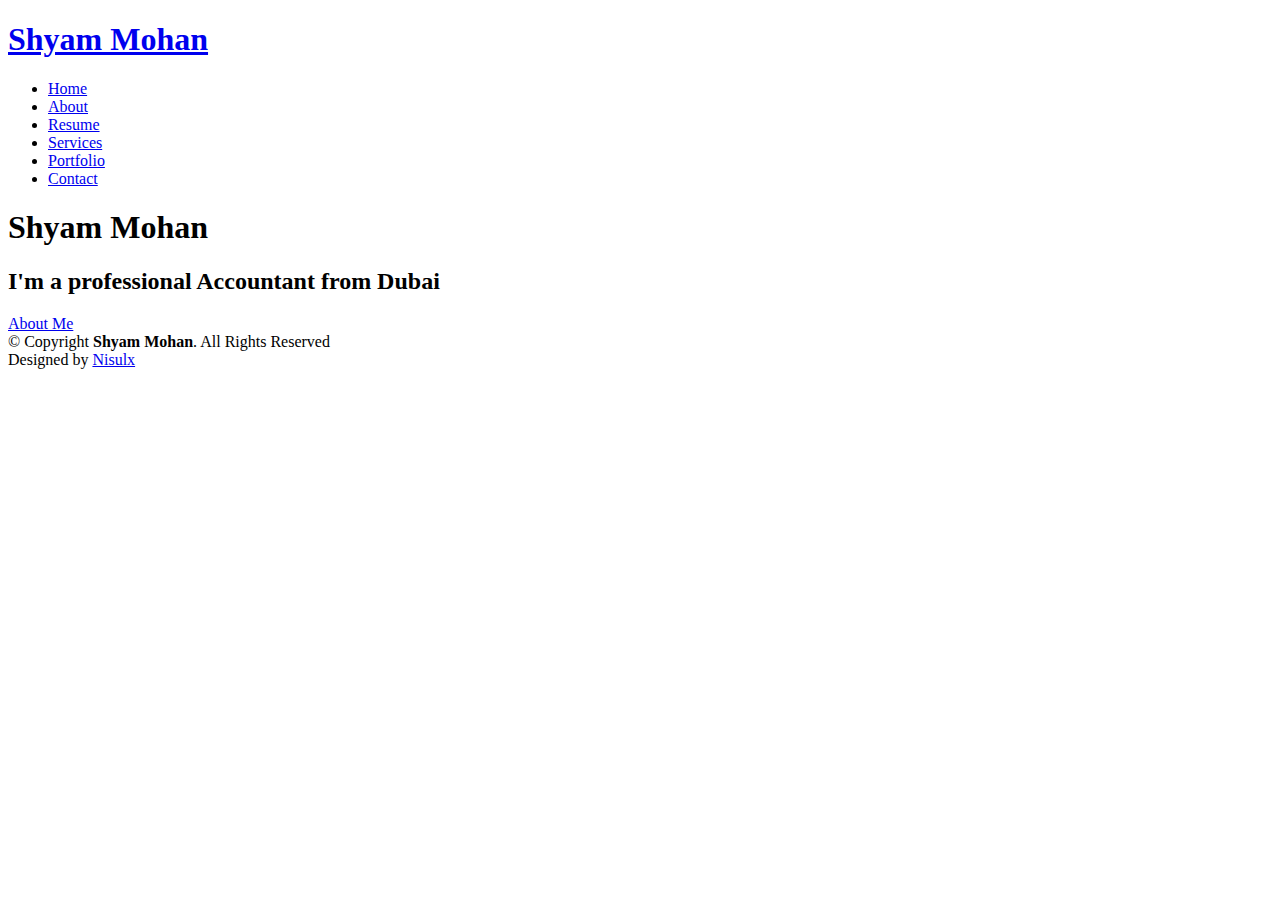
==== index.html @ 19be8380 "Add files via upload" ====
<!DOCTYPE html>
<html lang="en">

<head>
  <meta charset="utf-8">
  <meta content="width=device-width, initial-scale=1.0" name="viewport">

  <title>Shyam CV-Home</title>
  <meta content="" name="description">
  <meta content="" name="keywords">

  <!-- Favicons -->

  <link href="assets/img/favicon.png" rel="icon">
  <link href="assets/img/apple-touch-icon.png" rel="apple-touch-icon">

  <!-- Google Fonts -->
  <link href="https://fonts.googleapis.com/css?family=Open+Sans:300,300i,400,400i,600,600i,700,700i|Raleway:300,300i,400,400i,500,500i,600,600i,700,700i|Poppins:300,300i,400,400i,500,500i,600,600i,700,700i" rel="stylesheet">

  <!-- Vendor CSS Files -->
  <link href="assets/vendor/bootstrap/css/bootstrap.min.css" rel="stylesheet">
  <link href="assets/vendor/icofont/icofont.min.css" rel="stylesheet">
  <link href="assets/vendor/owl.carousel/assets/owl.carousel.min.css" rel="stylesheet">
  <link href="assets/vendor/boxicons/css/boxicons.min.css" rel="stylesheet">
  <link href="assets/vendor/venobox/venobox.css" rel="stylesheet">
  <link href="assets/vendor/aos/aos.css" rel="stylesheet">

  <!-- Template Main CSS File -->
  <link href="assets/css/style.css" rel="stylesheet">

 
</head>

<body>

  <!-- ======= Header ======= -->
  <header id="header" class="fixed-top">
    <div class="container-fluid d-flex justify-content-between align-items-center">

      <h1 class="logo"><a href="index.html">Shyam Mohan</a></h1>
      <!-- Uncomment below if you prefer to use an image logo -->
      <!-- <a href="index.html" class="logo"><img src="assets/img/logo.png" alt="" class="img-fluid"></a>-->

      <nav class="nav-menu d-none d-lg-block">
        <ul>
          <li class="active"><a href="index.html">Home</a></li>
          <li><a href="about.html">About</a></li>
          <li><a href="resume.html">Resume</a></li>
          <li><a href="services.html">Services</a></li>
          <li><a href="portfolio.html">Portfolio</a></li>
          <li><a href="contact.html">Contact</a></li>
        </ul>
      </nav><!-- .nav-menu -->

      <div class="header-social-links">
        <a href="#" class="twitter"><i class="icofont-twitter"></i></a>
        <a href="#" class="facebook"><i class="icofont-facebook"></i></a>
        <a href="#" class="instagram"><i class="icofont-instagram"></i></a>
        <a href="#" class="linkedin"><i class="icofont-linkedin"></i></i></a>
      </div>

    </div>

  </header><!-- End Header -->

  <!-- ======= Hero Section ======= -->
  <section id="hero" class="d-flex align-items-center">
    <div class="container d-flex flex-column align-items-center" data-aos="zoom-in" data-aos-delay="100">
      <h1>Shyam Mohan</h1>
      <h2>I'm a professional Accountant from Dubai</h2>
      <a href="about.html" class="btn-about">About Me</a>
    </div>
  </section><!-- End Hero -->

  <!-- ======= Footer ======= -->
  <footer id="footer">
    <div class="container">
      <div class="copyright">
        &copy; Copyright <strong><span>Shyam Mohan</span></strong>. All Rights Reserved
      </div>
      <div class="credits">
        <!-- All the links in the footer should remain intact. -->
        <!-- You can delete the links only if you purchased the pro version. -->
        <!-- Licensing information: https://bootstrapmade.com/license/ -->
        <!-- Purchase the pro version with working PHP/AJAX contact form: https://bootstrapmade.com/kelly-free-bootstrap-cv-resume-html-template/ -->
        Designed by <a href="#"> Nisulx</a>
      </div>
    </div>
  </footer><!-- End  Footer -->

  <div id="preloader"></div>
  <a href="#" class="back-to-top"><i class="bx bx-up-arrow-alt"></i></a>

  <!-- Vendor JS Files -->
  <script src="assets/vendor/jquery/jquery.min.js"></script>
  <script src="assets/vendor/bootstrap/js/bootstrap.bundle.min.js"></script>
  <script src="assets/vendor/jquery.easing/jquery.easing.min.js"></script>
  <script src="assets/vendor/php-email-form/validate.js"></script>
  <script src="assets/vendor/waypoints/jquery.waypoints.min.js"></script>
  <script src="assets/vendor/counterup/counterup.min.js"></script>
  <script src="assets/vendor/owl.carousel/owl.carousel.min.js"></script>
  <script src="assets/vendor/isotope-layout/isotope.pkgd.min.js"></script>
  <script src="assets/vendor/venobox/venobox.min.js"></script>
  <script src="assets/vendor/aos/aos.js"></script>

  <!-- Template Main JS File -->
  <script src="assets/js/main.js"></script>

</body>

</html>
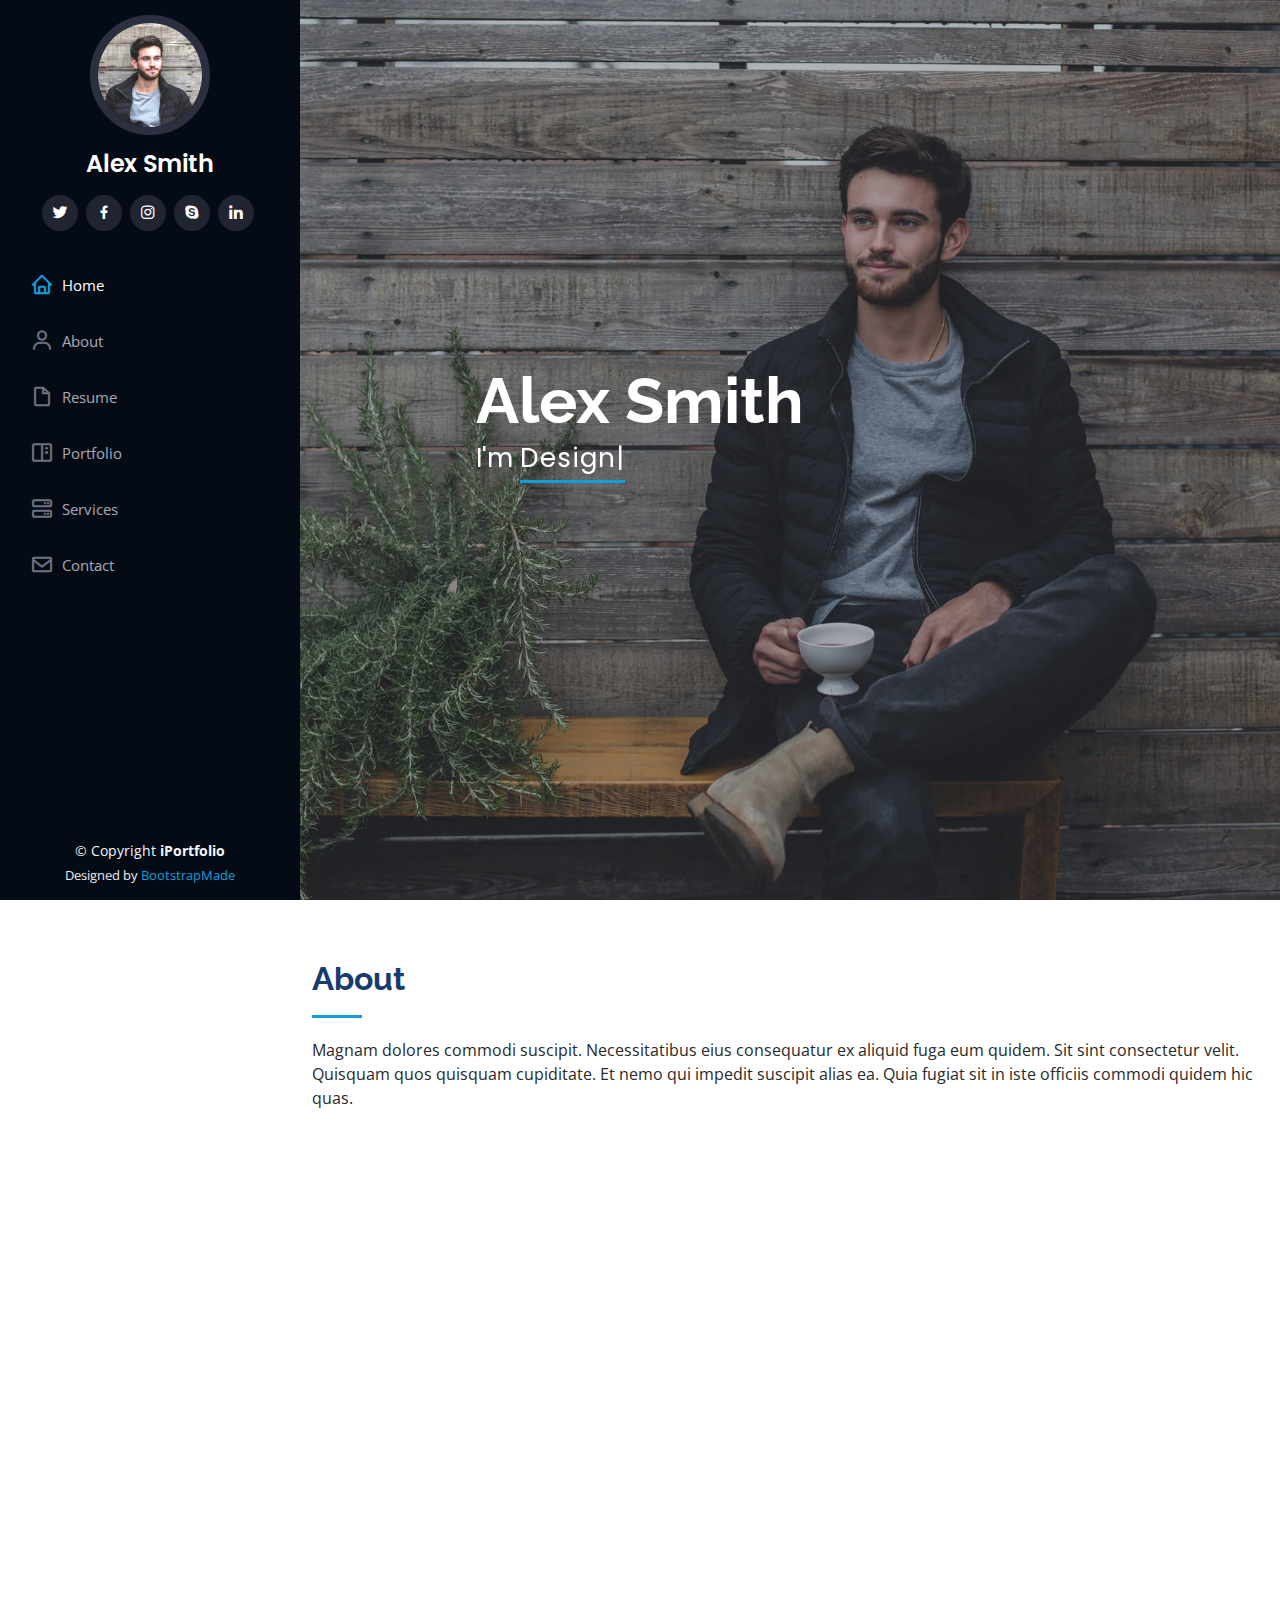
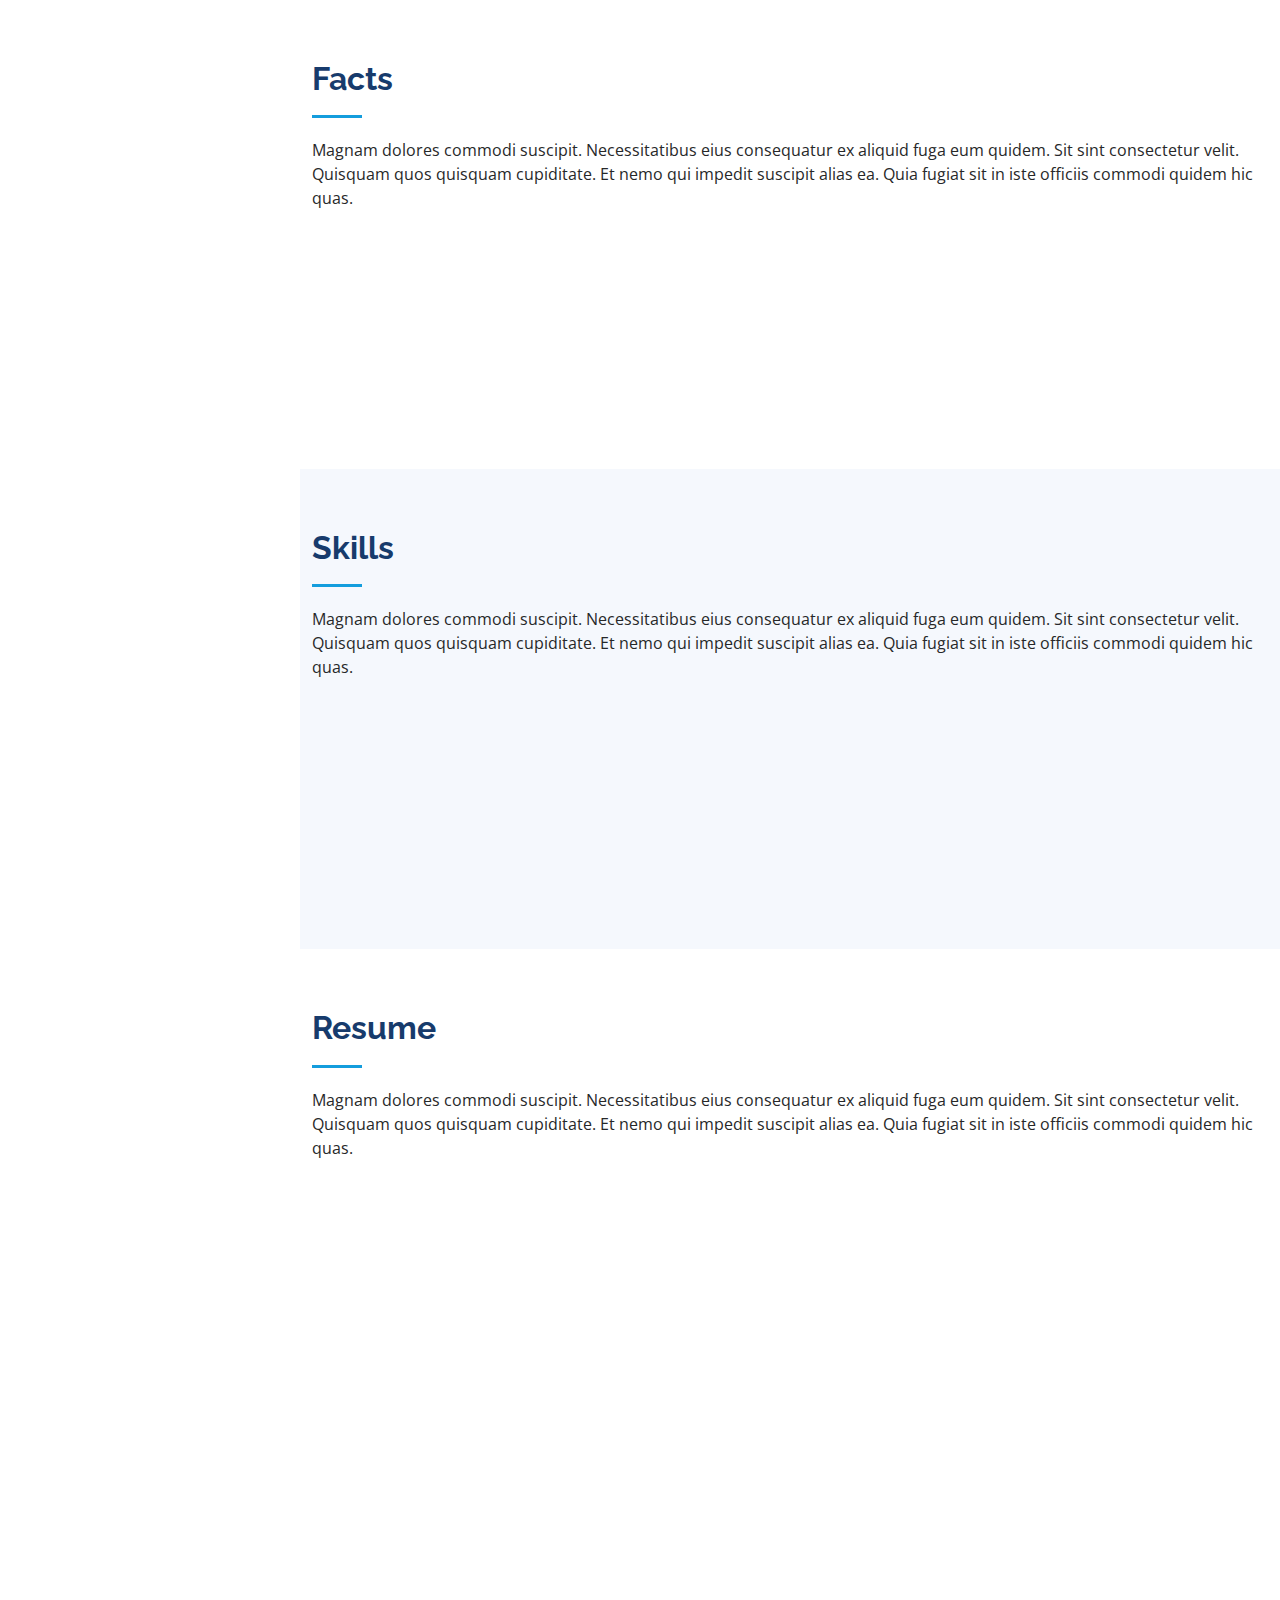
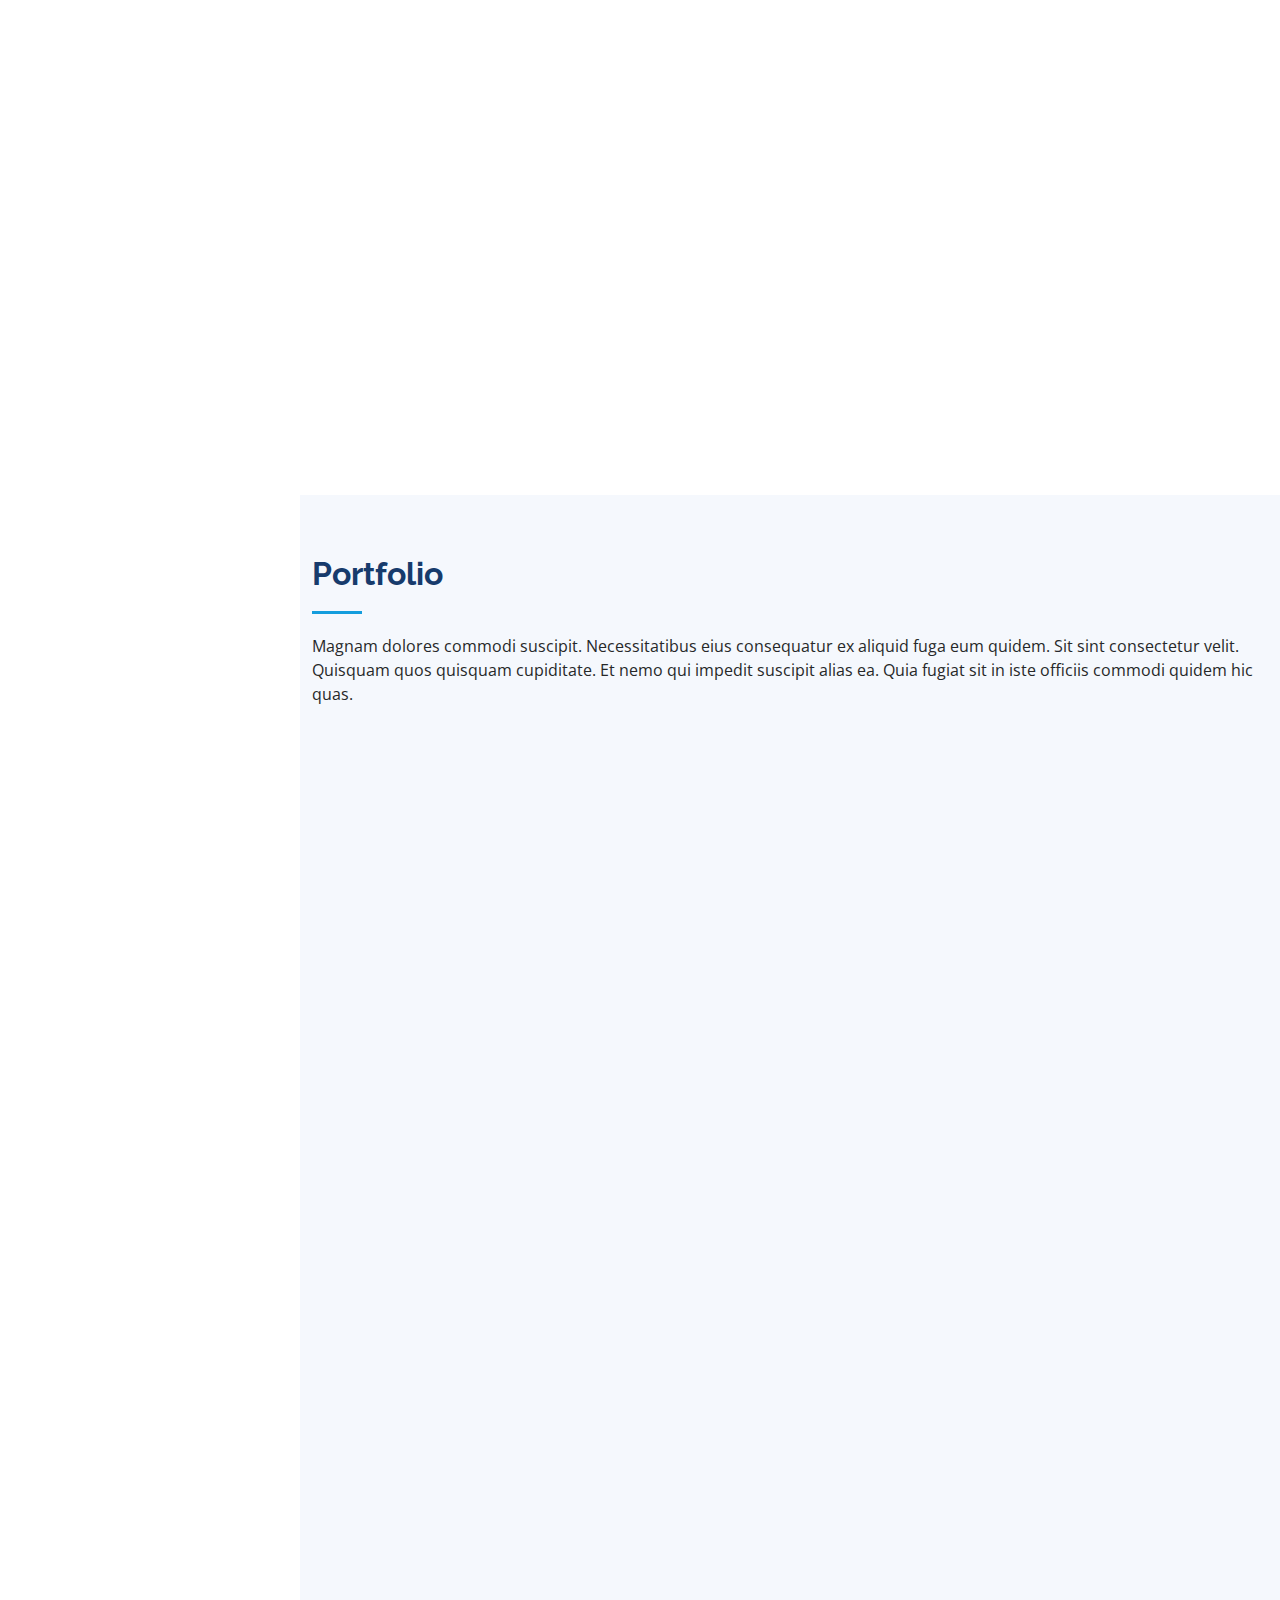
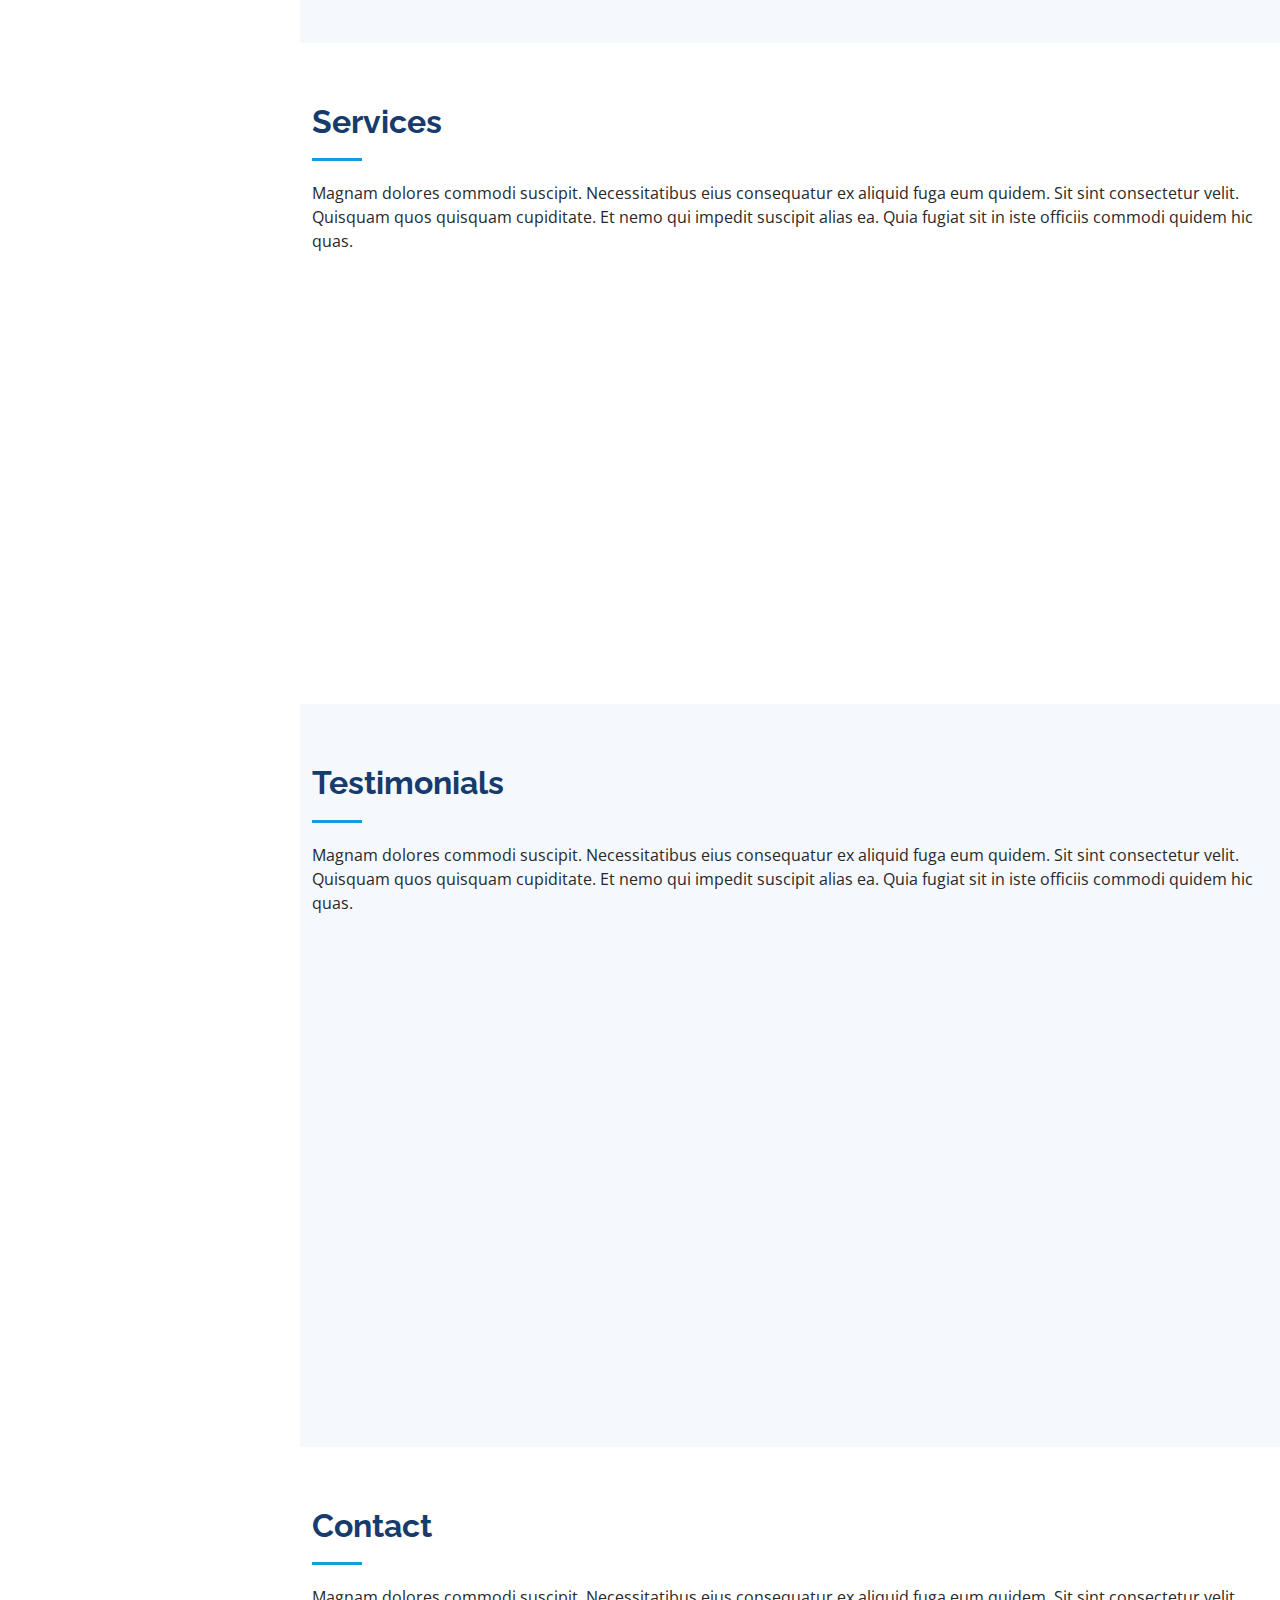
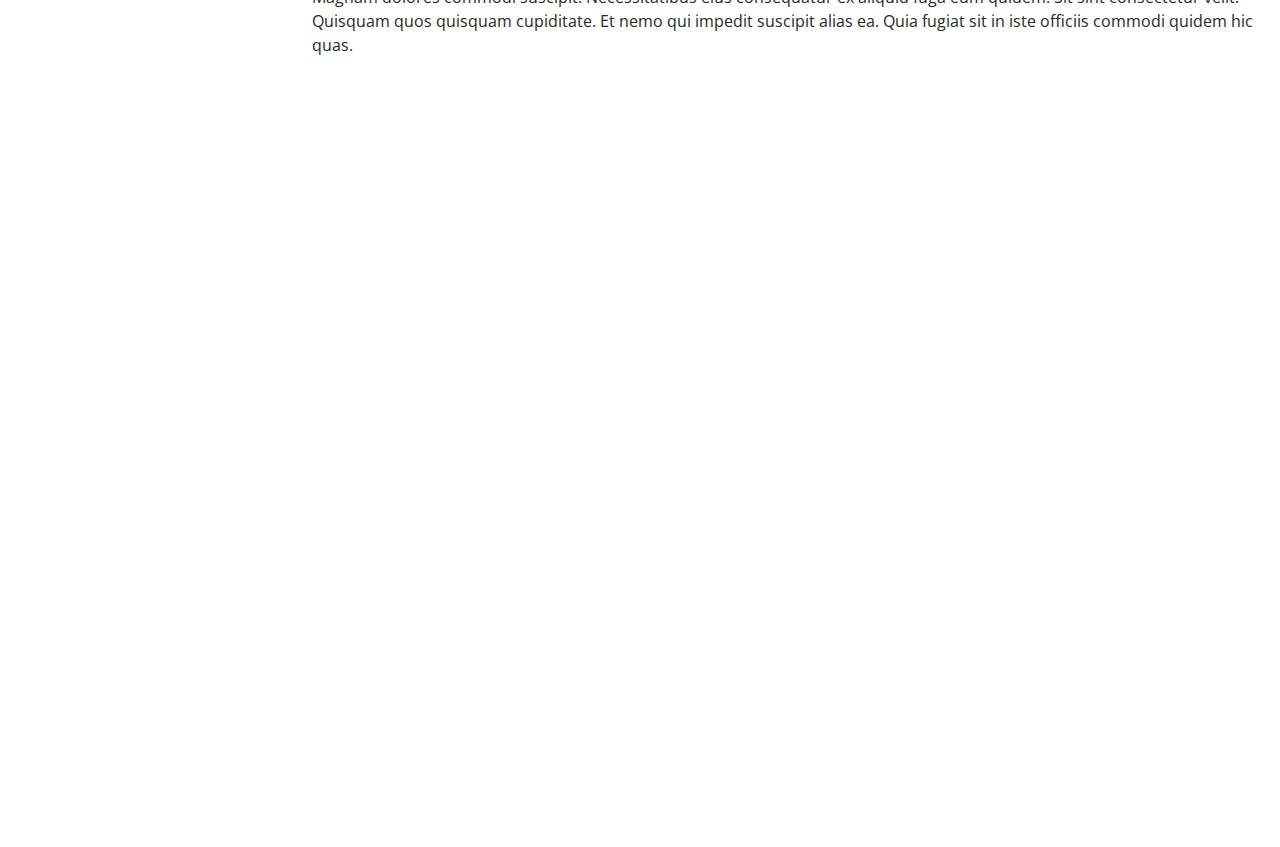
==== commit 88ddc320: "ok" ====
--- a/index.html
+++ b/index.html
@@ -5,12 +5,11 @@
   <meta charset="utf-8">
   <meta content="width=device-width, initial-scale=1.0" name="viewport">
 
-  <title>Shyam CV-Home</title>
+  <title>iPortfolio Bootstrap Template - Index</title>
   <meta content="" name="description">
   <meta content="" name="keywords">
 
   <!-- Favicons -->
-
   <link href="assets/img/favicon.png" rel="icon">
   <link href="assets/img/apple-touch-icon.png" rel="apple-touch-icon">
 
@@ -18,90 +17,641 @@
   <link href="https://fonts.googleapis.com/css?family=Open+Sans:300,300i,400,400i,600,600i,700,700i|Raleway:300,300i,400,400i,500,500i,600,600i,700,700i|Poppins:300,300i,400,400i,500,500i,600,600i,700,700i" rel="stylesheet">
 
   <!-- Vendor CSS Files -->
+  <link href="assets/vendor/aos/aos.css" rel="stylesheet">
   <link href="assets/vendor/bootstrap/css/bootstrap.min.css" rel="stylesheet">
-  <link href="assets/vendor/icofont/icofont.min.css" rel="stylesheet">
-  <link href="assets/vendor/owl.carousel/assets/owl.carousel.min.css" rel="stylesheet">
+  <link href="assets/vendor/bootstrap-icons/bootstrap-icons.css" rel="stylesheet">
   <link href="assets/vendor/boxicons/css/boxicons.min.css" rel="stylesheet">
-  <link href="assets/vendor/venobox/venobox.css" rel="stylesheet">
-  <link href="assets/vendor/aos/aos.css" rel="stylesheet">
+  <link href="assets/vendor/glightbox/css/glightbox.min.css" rel="stylesheet">
+  <link href="assets/vendor/swiper/swiper-bundle.min.css" rel="stylesheet">
 
   <!-- Template Main CSS File -->
   <link href="assets/css/style.css" rel="stylesheet">
 
- 
+  <!-- =======================================================
+  * Template Name: iPortfolio - v3.3.0
+  * Template URL: https://bootstrapmade.com/iportfolio-bootstrap-portfolio-websites-template/
+  * Author: BootstrapMade.com
+  * License: https://bootstrapmade.com/license/
+  ======================================================== -->
 </head>
 
 <body>
 
+  <!-- ======= Mobile nav toggle button ======= -->
+  <i class="bi bi-list mobile-nav-toggle d-xl-none"></i>
+
   <!-- ======= Header ======= -->
-  <header id="header" class="fixed-top">
-    <div class="container-fluid d-flex justify-content-between align-items-center">
-
-      <h1 class="logo"><a href="index.html">Shyam Mohan</a></h1>
-      <!-- Uncomment below if you prefer to use an image logo -->
-      <!-- <a href="index.html" class="logo"><img src="assets/img/logo.png" alt="" class="img-fluid"></a>-->
-
-      <nav class="nav-menu d-none d-lg-block">
+  <header id="header">
+    <div class="d-flex flex-column">
+
+      <div class="profile">
+        <img src="assets/img/profile-img.jpg" alt="" class="img-fluid rounded-circle">
+        <h1 class="text-light"><a href="index.html">Alex Smith</a></h1>
+        <div class="social-links mt-3 text-center">
+          <a href="#" class="twitter"><i class="bx bxl-twitter"></i></a>
+          <a href="#" class="facebook"><i class="bx bxl-facebook"></i></a>
+          <a href="#" class="instagram"><i class="bx bxl-instagram"></i></a>
+          <a href="#" class="google-plus"><i class="bx bxl-skype"></i></a>
+          <a href="#" class="linkedin"><i class="bx bxl-linkedin"></i></a>
+        </div>
+      </div>
+
+      <nav id="navbar" class="nav-menu navbar">
         <ul>
-          <li class="active"><a href="index.html">Home</a></li>
-          <li><a href="about.html">About</a></li>
-          <li><a href="resume.html">Resume</a></li>
-          <li><a href="services.html">Services</a></li>
-          <li><a href="portfolio.html">Portfolio</a></li>
-          <li><a href="contact.html">Contact</a></li>
+          <li><a href="#hero" class="nav-link scrollto active"><i class="bx bx-home"></i> <span>Home</span></a></li>
+          <li><a href="#about" class="nav-link scrollto"><i class="bx bx-user"></i> <span>About</span></a></li>
+          <li><a href="#resume" class="nav-link scrollto"><i class="bx bx-file-blank"></i> <span>Resume</span></a></li>
+          <li><a href="#portfolio" class="nav-link scrollto"><i class="bx bx-book-content"></i> <span>Portfolio</span></a></li>
+          <li><a href="#services" class="nav-link scrollto"><i class="bx bx-server"></i> <span>Services</span></a></li>
+          <li><a href="#contact" class="nav-link scrollto"><i class="bx bx-envelope"></i> <span>Contact</span></a></li>
         </ul>
       </nav><!-- .nav-menu -->
-
-      <div class="header-social-links">
-        <a href="#" class="twitter"><i class="icofont-twitter"></i></a>
-        <a href="#" class="facebook"><i class="icofont-facebook"></i></a>
-        <a href="#" class="instagram"><i class="icofont-instagram"></i></a>
-        <a href="#" class="linkedin"><i class="icofont-linkedin"></i></i></a>
-      </div>
-
     </div>
-
   </header><!-- End Header -->
 
   <!-- ======= Hero Section ======= -->
-  <section id="hero" class="d-flex align-items-center">
-    <div class="container d-flex flex-column align-items-center" data-aos="zoom-in" data-aos-delay="100">
-      <h1>Shyam Mohan</h1>
-      <h2>I'm a professional Accountant from Dubai</h2>
-      <a href="about.html" class="btn-about">About Me</a>
+  <section id="hero" class="d-flex flex-column justify-content-center align-items-center">
+    <div class="hero-container" data-aos="fade-in">
+      <h1>Alex Smith</h1>
+      <p>I'm <span class="typed" data-typed-items="Designer, Developer, Freelancer, Photographer"></span></p>
     </div>
   </section><!-- End Hero -->
+
+  <main id="main">
+
+    <!-- ======= About Section ======= -->
+    <section id="about" class="about">
+      <div class="container">
+
+        <div class="section-title">
+          <h2>About</h2>
+          <p>Magnam dolores commodi suscipit. Necessitatibus eius consequatur ex aliquid fuga eum quidem. Sit sint consectetur velit. Quisquam quos quisquam cupiditate. Et nemo qui impedit suscipit alias ea. Quia fugiat sit in iste officiis commodi quidem hic quas.</p>
+        </div>
+
+        <div class="row">
+          <div class="col-lg-4" data-aos="fade-right">
+            <img src="assets/img/profile-img.jpg" class="img-fluid" alt="">
+          </div>
+          <div class="col-lg-8 pt-4 pt-lg-0 content" data-aos="fade-left">
+            <h3>UI/UX Designer &amp; Web Developer.</h3>
+            <p class="fst-italic">
+              Lorem ipsum dolor sit amet, consectetur adipiscing elit, sed do eiusmod tempor incididunt ut labore et dolore
+              magna aliqua.
+            </p>
+            <div class="row">
+              <div class="col-lg-6">
+                <ul>
+                  <li><i class="bi bi-chevron-right"></i> <strong>Birthday:</strong> <span>1 May 1995</span></li>
+                  <li><i class="bi bi-chevron-right"></i> <strong>Website:</strong> <span>www.example.com</span></li>
+                  <li><i class="bi bi-chevron-right"></i> <strong>Phone:</strong> <span>+123 456 7890</span></li>
+                  <li><i class="bi bi-chevron-right"></i> <strong>City:</strong> <span>New York, USA</span></li>
+                </ul>
+              </div>
+              <div class="col-lg-6">
+                <ul>
+                  <li><i class="bi bi-chevron-right"></i> <strong>Age:</strong> <span>30</span></li>
+                  <li><i class="bi bi-chevron-right"></i> <strong>Degree:</strong> <span>Master</span></li>
+                  <li><i class="bi bi-chevron-right"></i> <strong>PhEmailone:</strong> <span>email@example.com</span></li>
+                  <li><i class="bi bi-chevron-right"></i> <strong>Freelance:</strong> <span>Available</span></li>
+                </ul>
+              </div>
+            </div>
+            <p>
+              Officiis eligendi itaque labore et dolorum mollitia officiis optio vero. Quisquam sunt adipisci omnis et ut. Nulla accusantium dolor incidunt officia tempore. Et eius omnis.
+              Cupiditate ut dicta maxime officiis quidem quia. Sed et consectetur qui quia repellendus itaque neque. Aliquid amet quidem ut quaerat cupiditate. Ab et eum qui repellendus omnis culpa magni laudantium dolores.
+            </p>
+          </div>
+        </div>
+
+      </div>
+    </section><!-- End About Section -->
+
+    <!-- ======= Facts Section ======= -->
+    <section id="facts" class="facts">
+      <div class="container">
+
+        <div class="section-title">
+          <h2>Facts</h2>
+          <p>Magnam dolores commodi suscipit. Necessitatibus eius consequatur ex aliquid fuga eum quidem. Sit sint consectetur velit. Quisquam quos quisquam cupiditate. Et nemo qui impedit suscipit alias ea. Quia fugiat sit in iste officiis commodi quidem hic quas.</p>
+        </div>
+
+        <div class="row no-gutters">
+
+          <div class="col-lg-3 col-md-6 d-md-flex align-items-md-stretch" data-aos="fade-up">
+            <div class="count-box">
+              <i class="bi bi-emoji-smile"></i>
+              <span data-purecounter-start="0" data-purecounter-end="232" data-purecounter-duration="1" class="purecounter"></span>
+              <p><strong>Happy Clients</strong> consequuntur quae</p>
+            </div>
+          </div>
+
+          <div class="col-lg-3 col-md-6 d-md-flex align-items-md-stretch" data-aos="fade-up" data-aos-delay="100">
+            <div class="count-box">
+              <i class="bi bi-journal-richtext"></i>
+              <span data-purecounter-start="0" data-purecounter-end="521" data-purecounter-duration="1" class="purecounter"></span>
+              <p><strong>Projects</strong> adipisci atque cum quia aut</p>
+            </div>
+          </div>
+
+          <div class="col-lg-3 col-md-6 d-md-flex align-items-md-stretch" data-aos="fade-up" data-aos-delay="200">
+            <div class="count-box">
+              <i class="bi bi-headset"></i>
+              <span data-purecounter-start="0" data-purecounter-end="1453" data-purecounter-duration="1" class="purecounter"></span>
+              <p><strong>Hours Of Support</strong> aut commodi quaerat</p>
+            </div>
+          </div>
+
+          <div class="col-lg-3 col-md-6 d-md-flex align-items-md-stretch" data-aos="fade-up" data-aos-delay="300">
+            <div class="count-box">
+              <i class="bi bi-people"></i>
+              <span data-purecounter-start="0" data-purecounter-end="32" data-purecounter-duration="1" class="purecounter"></span>
+              <p><strong>Hard Workers</strong> rerum asperiores dolor</p>
+            </div>
+          </div>
+
+        </div>
+
+      </div>
+    </section><!-- End Facts Section -->
+
+    <!-- ======= Skills Section ======= -->
+    <section id="skills" class="skills section-bg">
+      <div class="container">
+
+        <div class="section-title">
+          <h2>Skills</h2>
+          <p>Magnam dolores commodi suscipit. Necessitatibus eius consequatur ex aliquid fuga eum quidem. Sit sint consectetur velit. Quisquam quos quisquam cupiditate. Et nemo qui impedit suscipit alias ea. Quia fugiat sit in iste officiis commodi quidem hic quas.</p>
+        </div>
+
+        <div class="row skills-content">
+
+          <div class="col-lg-6" data-aos="fade-up">
+
+            <div class="progress">
+              <span class="skill">HTML <i class="val">100%</i></span>
+              <div class="progress-bar-wrap">
+                <div class="progress-bar" role="progressbar" aria-valuenow="100" aria-valuemin="0" aria-valuemax="100"></div>
+              </div>
+            </div>
+
+            <div class="progress">
+              <span class="skill">CSS <i class="val">90%</i></span>
+              <div class="progress-bar-wrap">
+                <div class="progress-bar" role="progressbar" aria-valuenow="90" aria-valuemin="0" aria-valuemax="100"></div>
+              </div>
+            </div>
+
+            <div class="progress">
+              <span class="skill">JavaScript <i class="val">75%</i></span>
+              <div class="progress-bar-wrap">
+                <div class="progress-bar" role="progressbar" aria-valuenow="75" aria-valuemin="0" aria-valuemax="100"></div>
+              </div>
+            </div>
+
+          </div>
+
+          <div class="col-lg-6" data-aos="fade-up" data-aos-delay="100">
+
+            <div class="progress">
+              <span class="skill">PHP <i class="val">80%</i></span>
+              <div class="progress-bar-wrap">
+                <div class="progress-bar" role="progressbar" aria-valuenow="80" aria-valuemin="0" aria-valuemax="100"></div>
+              </div>
+            </div>
+
+            <div class="progress">
+              <span class="skill">WordPress/CMS <i class="val">90%</i></span>
+              <div class="progress-bar-wrap">
+                <div class="progress-bar" role="progressbar" aria-valuenow="90" aria-valuemin="0" aria-valuemax="100"></div>
+              </div>
+            </div>
+
+            <div class="progress">
+              <span class="skill">Photoshop <i class="val">55%</i></span>
+              <div class="progress-bar-wrap">
+                <div class="progress-bar" role="progressbar" aria-valuenow="55" aria-valuemin="0" aria-valuemax="100"></div>
+              </div>
+            </div>
+
+          </div>
+
+        </div>
+
+      </div>
+    </section><!-- End Skills Section -->
+
+    <!-- ======= Resume Section ======= -->
+    <section id="resume" class="resume">
+      <div class="container">
+
+        <div class="section-title">
+          <h2>Resume</h2>
+          <p>Magnam dolores commodi suscipit. Necessitatibus eius consequatur ex aliquid fuga eum quidem. Sit sint consectetur velit. Quisquam quos quisquam cupiditate. Et nemo qui impedit suscipit alias ea. Quia fugiat sit in iste officiis commodi quidem hic quas.</p>
+        </div>
+
+        <div class="row">
+          <div class="col-lg-6" data-aos="fade-up">
+            <h3 class="resume-title">Sumary</h3>
+            <div class="resume-item pb-0">
+              <h4>Alex Smith</h4>
+              <p><em>Innovative and deadline-driven Graphic Designer with 3+ years of experience designing and developing user-centered digital/print marketing material from initial concept to final, polished deliverable.</em></p>
+              <ul>
+                <li>Portland par 127,Orlando, FL</li>
+                <li>(123) 456-7891</li>
+                <li>alice.barkley@example.com</li>
+              </ul>
+            </div>
+
+            <h3 class="resume-title">Education</h3>
+            <div class="resume-item">
+              <h4>Master of Fine Arts &amp; Graphic Design</h4>
+              <h5>2015 - 2016</h5>
+              <p><em>Rochester Institute of Technology, Rochester, NY</em></p>
+              <p>Qui deserunt veniam. Et sed aliquam labore tempore sed quisquam iusto autem sit. Ea vero voluptatum qui ut dignissimos deleniti nerada porti sand markend</p>
+            </div>
+            <div class="resume-item">
+              <h4>Bachelor of Fine Arts &amp; Graphic Design</h4>
+              <h5>2010 - 2014</h5>
+              <p><em>Rochester Institute of Technology, Rochester, NY</em></p>
+              <p>Quia nobis sequi est occaecati aut. Repudiandae et iusto quae reiciendis et quis Eius vel ratione eius unde vitae rerum voluptates asperiores voluptatem Earum molestiae consequatur neque etlon sader mart dila</p>
+            </div>
+          </div>
+          <div class="col-lg-6" data-aos="fade-up" data-aos-delay="100">
+            <h3 class="resume-title">Professional Experience</h3>
+            <div class="resume-item">
+              <h4>Senior graphic design specialist</h4>
+              <h5>2019 - Present</h5>
+              <p><em>Experion, New York, NY </em></p>
+              <ul>
+                <li>Lead in the design, development, and implementation of the graphic, layout, and production communication materials</li>
+                <li>Delegate tasks to the 7 members of the design team and provide counsel on all aspects of the project. </li>
+                <li>Supervise the assessment of all graphic materials in order to ensure quality and accuracy of the design</li>
+                <li>Oversee the efficient use of production project budgets ranging from $2,000 - $25,000</li>
+              </ul>
+            </div>
+            <div class="resume-item">
+              <h4>Graphic design specialist</h4>
+              <h5>2017 - 2018</h5>
+              <p><em>Stepping Stone Advertising, New York, NY</em></p>
+              <ul>
+                <li>Developed numerous marketing programs (logos, brochures,infographics, presentations, and advertisements).</li>
+                <li>Managed up to 5 projects or tasks at a given time while under pressure</li>
+                <li>Recommended and consulted with clients on the most appropriate graphic design</li>
+                <li>Created 4+ design presentations and proposals a month for clients and account managers</li>
+              </ul>
+            </div>
+          </div>
+        </div>
+
+      </div>
+    </section><!-- End Resume Section -->
+
+    <!-- ======= Portfolio Section ======= -->
+    <section id="portfolio" class="portfolio section-bg">
+      <div class="container">
+
+        <div class="section-title">
+          <h2>Portfolio</h2>
+          <p>Magnam dolores commodi suscipit. Necessitatibus eius consequatur ex aliquid fuga eum quidem. Sit sint consectetur velit. Quisquam quos quisquam cupiditate. Et nemo qui impedit suscipit alias ea. Quia fugiat sit in iste officiis commodi quidem hic quas.</p>
+        </div>
+
+        <div class="row" data-aos="fade-up">
+          <div class="col-lg-12 d-flex justify-content-center">
+            <ul id="portfolio-flters">
+              <li data-filter="*" class="filter-active">All</li>
+              <li data-filter=".filter-app">App</li>
+              <li data-filter=".filter-card">Card</li>
+              <li data-filter=".filter-web">Web</li>
+            </ul>
+          </div>
+        </div>
+
+        <div class="row portfolio-container" data-aos="fade-up" data-aos-delay="100">
+
+          <div class="col-lg-4 col-md-6 portfolio-item filter-app">
+            <div class="portfolio-wrap">
+              <img src="assets/img/portfolio/portfolio-1.jpg" class="img-fluid" alt="">
+              <div class="portfolio-links">
+                <a href="assets/img/portfolio/portfolio-1.jpg" data-gallery="portfolioGallery" class="portfolio-lightbox" title="App 1"><i class="bx bx-plus"></i></a>
+                <a href="portfolio-details.html" title="More Details"><i class="bx bx-link"></i></a>
+              </div>
+            </div>
+          </div>
+
+          <div class="col-lg-4 col-md-6 portfolio-item filter-web">
+            <div class="portfolio-wrap">
+              <img src="assets/img/portfolio/portfolio-2.jpg" class="img-fluid" alt="">
+              <div class="portfolio-links">
+                <a href="assets/img/portfolio/portfolio-2.jpg" data-gallery="portfolioGallery" class="portfolio-lightbox" title="Web 3"><i class="bx bx-plus"></i></a>
+                <a href="portfolio-details.html" title="More Details"><i class="bx bx-link"></i></a>
+              </div>
+            </div>
+          </div>
+
+          <div class="col-lg-4 col-md-6 portfolio-item filter-app">
+            <div class="portfolio-wrap">
+              <img src="assets/img/portfolio/portfolio-3.jpg" class="img-fluid" alt="">
+              <div class="portfolio-links">
+                <a href="assets/img/portfolio/portfolio-3.jpg" data-gallery="portfolioGallery" class="portfolio-lightbox" title="App 2"><i class="bx bx-plus"></i></a>
+                <a href="portfolio-details.html" title="More Details"><i class="bx bx-link"></i></a>
+              </div>
+            </div>
+          </div>
+
+          <div class="col-lg-4 col-md-6 portfolio-item filter-card">
+            <div class="portfolio-wrap">
+              <img src="assets/img/portfolio/portfolio-4.jpg" class="img-fluid" alt="">
+              <div class="portfolio-links">
+                <a href="assets/img/portfolio/portfolio-4.jpg" data-gallery="portfolioGallery" class="portfolio-lightbox" title="Card 2"><i class="bx bx-plus"></i></a>
+                <a href="portfolio-details.html" title="More Details"><i class="bx bx-link"></i></a>
+              </div>
+            </div>
+          </div>
+
+          <div class="col-lg-4 col-md-6 portfolio-item filter-web">
+            <div class="portfolio-wrap">
+              <img src="assets/img/portfolio/portfolio-5.jpg" class="img-fluid" alt="">
+              <div class="portfolio-links">
+                <a href="assets/img/portfolio/portfolio-5.jpg" data-gallery="portfolioGallery" class="portfolio-lightbox" title="Web 2"><i class="bx bx-plus"></i></a>
+                <a href="portfolio-details.html" title="More Details"><i class="bx bx-link"></i></a>
+              </div>
+            </div>
+          </div>
+
+          <div class="col-lg-4 col-md-6 portfolio-item filter-app">
+            <div class="portfolio-wrap">
+              <img src="assets/img/portfolio/portfolio-6.jpg" class="img-fluid" alt="">
+              <div class="portfolio-links">
+                <a href="assets/img/portfolio/portfolio-6.jpg" data-gallery="portfolioGallery" class="portfolio-lightbox" title="App 3"><i class="bx bx-plus"></i></a>
+                <a href="portfolio-details.html" title="More Details"><i class="bx bx-link"></i></a>
+              </div>
+            </div>
+          </div>
+
+          <div class="col-lg-4 col-md-6 portfolio-item filter-card">
+            <div class="portfolio-wrap">
+              <img src="assets/img/portfolio/portfolio-7.jpg" class="img-fluid" alt="">
+              <div class="portfolio-links">
+                <a href="assets/img/portfolio/portfolio-7.jpg" data-gallery="portfolioGallery" class="portfolio-lightbox" title="Card 1"><i class="bx bx-plus"></i></a>
+                <a href="portfolio-details.html" title="More Details"><i class="bx bx-link"></i></a>
+              </div>
+            </div>
+          </div>
+
+          <div class="col-lg-4 col-md-6 portfolio-item filter-card">
+            <div class="portfolio-wrap">
+              <img src="assets/img/portfolio/portfolio-8.jpg" class="img-fluid" alt="">
+              <div class="portfolio-links">
+                <a href="assets/img/portfolio/portfolio-8.jpg" data-gallery="portfolioGallery" class="portfolio-lightbox" title="Card 3"><i class="bx bx-plus"></i></a>
+                <a href="portfolio-details.html" title="More Details"><i class="bx bx-link"></i></a>
+              </div>
+            </div>
+          </div>
+
+          <div class="col-lg-4 col-md-6 portfolio-item filter-web">
+            <div class="portfolio-wrap">
+              <img src="assets/img/portfolio/portfolio-9.jpg" class="img-fluid" alt="">
+              <div class="portfolio-links">
+                <a href="assets/img/portfolio/portfolio-9.jpg" data-gallery="portfolioGallery" class="portfolio-lightbox" title="Web 3"><i class="bx bx-plus"></i></a>
+                <a href="portfolio-details.html" title="More Details"><i class="bx bx-link"></i></a>
+              </div>
+            </div>
+          </div>
+
+        </div>
+
+      </div>
+    </section><!-- End Portfolio Section -->
+
+    <!-- ======= Services Section ======= -->
+    <section id="services" class="services">
+      <div class="container">
+
+        <div class="section-title">
+          <h2>Services</h2>
+          <p>Magnam dolores commodi suscipit. Necessitatibus eius consequatur ex aliquid fuga eum quidem. Sit sint consectetur velit. Quisquam quos quisquam cupiditate. Et nemo qui impedit suscipit alias ea. Quia fugiat sit in iste officiis commodi quidem hic quas.</p>
+        </div>
+
+        <div class="row">
+          <div class="col-lg-4 col-md-6 icon-box" data-aos="fade-up">
+            <div class="icon"><i class="bi bi-briefcase"></i></div>
+            <h4 class="title"><a href="">Lorem Ipsum</a></h4>
+            <p class="description">Voluptatum deleniti atque corrupti quos dolores et quas molestias excepturi sint occaecati cupiditate non provident</p>
+          </div>
+          <div class="col-lg-4 col-md-6 icon-box" data-aos="fade-up" data-aos-delay="100">
+            <div class="icon"><i class="bi bi-card-checklist"></i></div>
+            <h4 class="title"><a href="">Dolor Sitema</a></h4>
+            <p class="description">Minim veniam, quis nostrud exercitation ullamco laboris nisi ut aliquip ex ea commodo consequat tarad limino ata</p>
+          </div>
+          <div class="col-lg-4 col-md-6 icon-box" data-aos="fade-up" data-aos-delay="200">
+            <div class="icon"><i class="bi bi-bar-chart"></i></div>
+            <h4 class="title"><a href="">Sed ut perspiciatis</a></h4>
+            <p class="description">Duis aute irure dolor in reprehenderit in voluptate velit esse cillum dolore eu fugiat nulla pariatur</p>
+          </div>
+          <div class="col-lg-4 col-md-6 icon-box" data-aos="fade-up" data-aos-delay="300">
+            <div class="icon"><i class="bi bi-binoculars"></i></div>
+            <h4 class="title"><a href="">Magni Dolores</a></h4>
+            <p class="description">Excepteur sint occaecat cupidatat non proident, sunt in culpa qui officia deserunt mollit anim id est laborum</p>
+          </div>
+          <div class="col-lg-4 col-md-6 icon-box" data-aos="fade-up" data-aos-delay="400">
+            <div class="icon"><i class="bi bi-brightness-high"></i></div>
+            <h4 class="title"><a href="">Nemo Enim</a></h4>
+            <p class="description">At vero eos et accusamus et iusto odio dignissimos ducimus qui blanditiis praesentium voluptatum deleniti atque</p>
+          </div>
+          <div class="col-lg-4 col-md-6 icon-box" data-aos="fade-up" data-aos-delay="500">
+            <div class="icon"><i class="bi bi-calendar4-week"></i></div>
+            <h4 class="title"><a href="">Eiusmod Tempor</a></h4>
+            <p class="description">Et harum quidem rerum facilis est et expedita distinctio. Nam libero tempore, cum soluta nobis est eligendi</p>
+          </div>
+        </div>
+
+      </div>
+    </section><!-- End Services Section -->
+
+    <!-- ======= Testimonials Section ======= -->
+    <section id="testimonials" class="testimonials section-bg">
+      <div class="container">
+
+        <div class="section-title">
+          <h2>Testimonials</h2>
+          <p>Magnam dolores commodi suscipit. Necessitatibus eius consequatur ex aliquid fuga eum quidem. Sit sint consectetur velit. Quisquam quos quisquam cupiditate. Et nemo qui impedit suscipit alias ea. Quia fugiat sit in iste officiis commodi quidem hic quas.</p>
+        </div>
+
+        <div class="testimonials-slider swiper-container" data-aos="fade-up" data-aos-delay="100">
+          <div class="swiper-wrapper">
+
+            <div class="swiper-slide">
+              <div class="testimonial-item" data-aos="fade-up">
+                <p>
+                  <i class="bx bxs-quote-alt-left quote-icon-left"></i>
+                  Proin iaculis purus consequat sem cure digni ssim donec porttitora entum suscipit rhoncus. Accusantium quam, ultricies eget id, aliquam eget nibh et. Maecen aliquam, risus at semper.
+                  <i class="bx bxs-quote-alt-right quote-icon-right"></i>
+                </p>
+                <img src="assets/img/testimonials/testimonials-1.jpg" class="testimonial-img" alt="">
+                <h3>Saul Goodman</h3>
+                <h4>Ceo &amp; Founder</h4>
+              </div>
+            </div><!-- End testimonial item -->
+
+            <div class="swiper-slide">
+              <div class="testimonial-item" data-aos="fade-up" data-aos-delay="100">
+                <p>
+                  <i class="bx bxs-quote-alt-left quote-icon-left"></i>
+                  Export tempor illum tamen malis malis eram quae irure esse labore quem cillum quid cillum eram malis quorum velit fore eram velit sunt aliqua noster fugiat irure amet legam anim culpa.
+                  <i class="bx bxs-quote-alt-right quote-icon-right"></i>
+                </p>
+                <img src="assets/img/testimonials/testimonials-2.jpg" class="testimonial-img" alt="">
+                <h3>Sara Wilsson</h3>
+                <h4>Designer</h4>
+              </div>
+            </div><!-- End testimonial item -->
+
+            <div class="swiper-slide">
+              <div class="testimonial-item" data-aos="fade-up" data-aos-delay="200">
+                <p>
+                  <i class="bx bxs-quote-alt-left quote-icon-left"></i>
+                  Enim nisi quem export duis labore cillum quae magna enim sint quorum nulla quem veniam duis minim tempor labore quem eram duis noster aute amet eram fore quis sint minim.
+                  <i class="bx bxs-quote-alt-right quote-icon-right"></i>
+                </p>
+                <img src="assets/img/testimonials/testimonials-3.jpg" class="testimonial-img" alt="">
+                <h3>Jena Karlis</h3>
+                <h4>Store Owner</h4>
+              </div>
+            </div><!-- End testimonial item -->
+
+            <div class="swiper-slide">
+              <div class="testimonial-item" data-aos="fade-up" data-aos-delay="300">
+                <p>
+                  <i class="bx bxs-quote-alt-left quote-icon-left"></i>
+                  Fugiat enim eram quae cillum dolore dolor amet nulla culpa multos export minim fugiat minim velit minim dolor enim duis veniam ipsum anim magna sunt elit fore quem dolore labore illum veniam.
+                  <i class="bx bxs-quote-alt-right quote-icon-right"></i>
+                </p>
+                <img src="assets/img/testimonials/testimonials-4.jpg" class="testimonial-img" alt="">
+                <h3>Matt Brandon</h3>
+                <h4>Freelancer</h4>
+              </div>
+            </div><!-- End testimonial item -->
+
+            <div class="swiper-slide">
+              <div class="testimonial-item" data-aos="fade-up" data-aos-delay="400">
+                <p>
+                  <i class="bx bxs-quote-alt-left quote-icon-left"></i>
+                  Quis quorum aliqua sint quem legam fore sunt eram irure aliqua veniam tempor noster veniam enim culpa labore duis sunt culpa nulla illum cillum fugiat legam esse veniam culpa fore nisi cillum quid.
+                  <i class="bx bxs-quote-alt-right quote-icon-right"></i>
+                </p>
+                <img src="assets/img/testimonials/testimonials-5.jpg" class="testimonial-img" alt="">
+                <h3>John Larson</h3>
+                <h4>Entrepreneur</h4>
+              </div>
+            </div><!-- End testimonial item -->
+
+          </div>
+          <div class="swiper-pagination"></div>
+        </div>
+
+      </div>
+    </section><!-- End Testimonials Section -->
+
+    <!-- ======= Contact Section ======= -->
+    <section id="contact" class="contact">
+      <div class="container">
+
+        <div class="section-title">
+          <h2>Contact</h2>
+          <p>Magnam dolores commodi suscipit. Necessitatibus eius consequatur ex aliquid fuga eum quidem. Sit sint consectetur velit. Quisquam quos quisquam cupiditate. Et nemo qui impedit suscipit alias ea. Quia fugiat sit in iste officiis commodi quidem hic quas.</p>
+        </div>
+
+        <div class="row" data-aos="fade-in">
+
+          <div class="col-lg-5 d-flex align-items-stretch">
+            <div class="info">
+              <div class="address">
+                <i class="bi bi-geo-alt"></i>
+                <h4>Location:</h4>
+                <p>A108 Adam Street, New York, NY 535022</p>
+              </div>
+
+              <div class="email">
+                <i class="bi bi-envelope"></i>
+                <h4>Email:</h4>
+                <p>info@example.com</p>
+              </div>
+
+              <div class="phone">
+                <i class="bi bi-phone"></i>
+                <h4>Call:</h4>
+                <p>+1 5589 55488 55s</p>
+              </div>
+
+              <iframe src="https://www.google.com/maps/embed?pb=!1m14!1m8!1m3!1d12097.433213460943!2d-74.0062269!3d40.7101282!3m2!1i1024!2i768!4f13.1!3m3!1m2!1s0x0%3A0xb89d1fe6bc499443!2sDowntown+Conference+Center!5e0!3m2!1smk!2sbg!4v1539943755621" frameborder="0" style="border:0; width: 100%; height: 290px;" allowfullscreen></iframe>
+            </div>
+
+          </div>
+
+          <div class="col-lg-7 mt-5 mt-lg-0 d-flex align-items-stretch">
+            <form action="forms/contact.php" method="post" role="form" class="php-email-form">
+              <div class="row">
+                <div class="form-group col-md-6">
+                  <label for="name">Your Name</label>
+                  <input type="text" name="name" class="form-control" id="name" required>
+                </div>
+                <div class="form-group col-md-6">
+                  <label for="name">Your Email</label>
+                  <input type="email" class="form-control" name="email" id="email" required>
+                </div>
+              </div>
+              <div class="form-group">
+                <label for="name">Subject</label>
+                <input type="text" class="form-control" name="subject" id="subject" required>
+              </div>
+              <div class="form-group">
+                <label for="name">Message</label>
+                <textarea class="form-control" name="message" rows="10" required></textarea>
+              </div>
+              <div class="my-3">
+                <div class="loading">Loading</div>
+                <div class="error-message"></div>
+                <div class="sent-message">Your message has been sent. Thank you!</div>
+              </div>
+              <div class="text-center"><button type="submit">Send Message</button></div>
+            </form>
+          </div>
+
+        </div>
+
+      </div>
+    </section><!-- End Contact Section -->
+
+  </main><!-- End #main -->
 
   <!-- ======= Footer ======= -->
   <footer id="footer">
     <div class="container">
       <div class="copyright">
-        &copy; Copyright <strong><span>Shyam Mohan</span></strong>. All Rights Reserved
+        &copy; Copyright <strong><span>iPortfolio</span></strong>
       </div>
       <div class="credits">
         <!-- All the links in the footer should remain intact. -->
         <!-- You can delete the links only if you purchased the pro version. -->
         <!-- Licensing information: https://bootstrapmade.com/license/ -->
-        <!-- Purchase the pro version with working PHP/AJAX contact form: https://bootstrapmade.com/kelly-free-bootstrap-cv-resume-html-template/ -->
-        Designed by <a href="#"> Nisulx</a>
+        <!-- Purchase the pro version with working PHP/AJAX contact form: https://bootstrapmade.com/iportfolio-bootstrap-portfolio-websites-template/ -->
+        Designed by <a href="https://bootstrapmade.com/">BootstrapMade</a>
       </div>
     </div>
   </footer><!-- End  Footer -->
 
-  <div id="preloader"></div>
-  <a href="#" class="back-to-top"><i class="bx bx-up-arrow-alt"></i></a>
+  <a href="#" class="back-to-top d-flex align-items-center justify-content-center"><i class="bi bi-arrow-up-short"></i></a>
 
   <!-- Vendor JS Files -->
-  <script src="assets/vendor/jquery/jquery.min.js"></script>
+  <script src="assets/vendor/aos/aos.js"></script>
   <script src="assets/vendor/bootstrap/js/bootstrap.bundle.min.js"></script>
-  <script src="assets/vendor/jquery.easing/jquery.easing.min.js"></script>
+  <script src="assets/vendor/glightbox/js/glightbox.min.js"></script>
+  <script src="assets/vendor/isotope-layout/isotope.pkgd.min.js"></script>
   <script src="assets/vendor/php-email-form/validate.js"></script>
-  <script src="assets/vendor/waypoints/jquery.waypoints.min.js"></script>
-  <script src="assets/vendor/counterup/counterup.min.js"></script>
-  <script src="assets/vendor/owl.carousel/owl.carousel.min.js"></script>
-  <script src="assets/vendor/isotope-layout/isotope.pkgd.min.js"></script>
-  <script src="assets/vendor/venobox/venobox.min.js"></script>
-  <script src="assets/vendor/aos/aos.js"></script>
+  <script src="assets/vendor/purecounter/purecounter.js"></script>
+  <script src="assets/vendor/swiper/swiper-bundle.min.js"></script>
+  <script src="assets/vendor/typed.js/typed.min.js"></script>
+  <script src="assets/vendor/waypoints/noframework.waypoints.js"></script>
 
   <!-- Template Main JS File -->
   <script src="assets/js/main.js"></script>
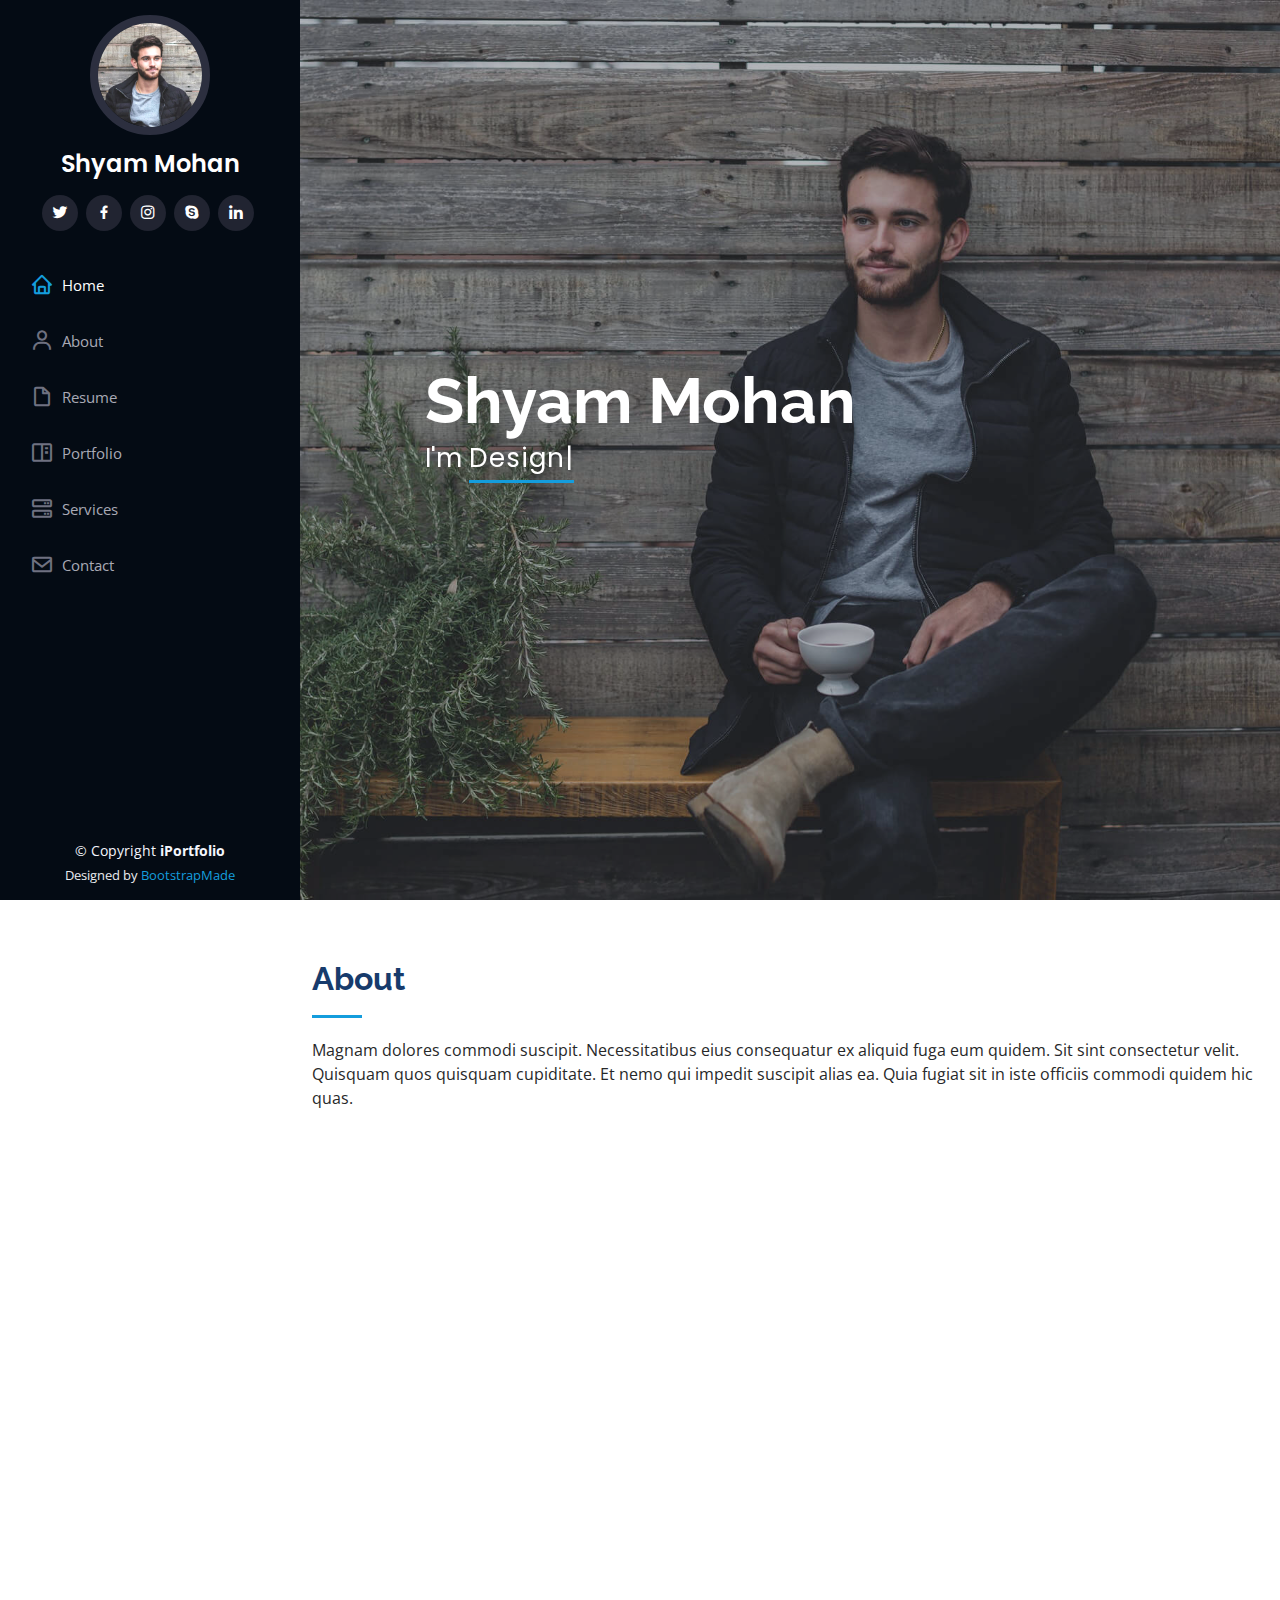
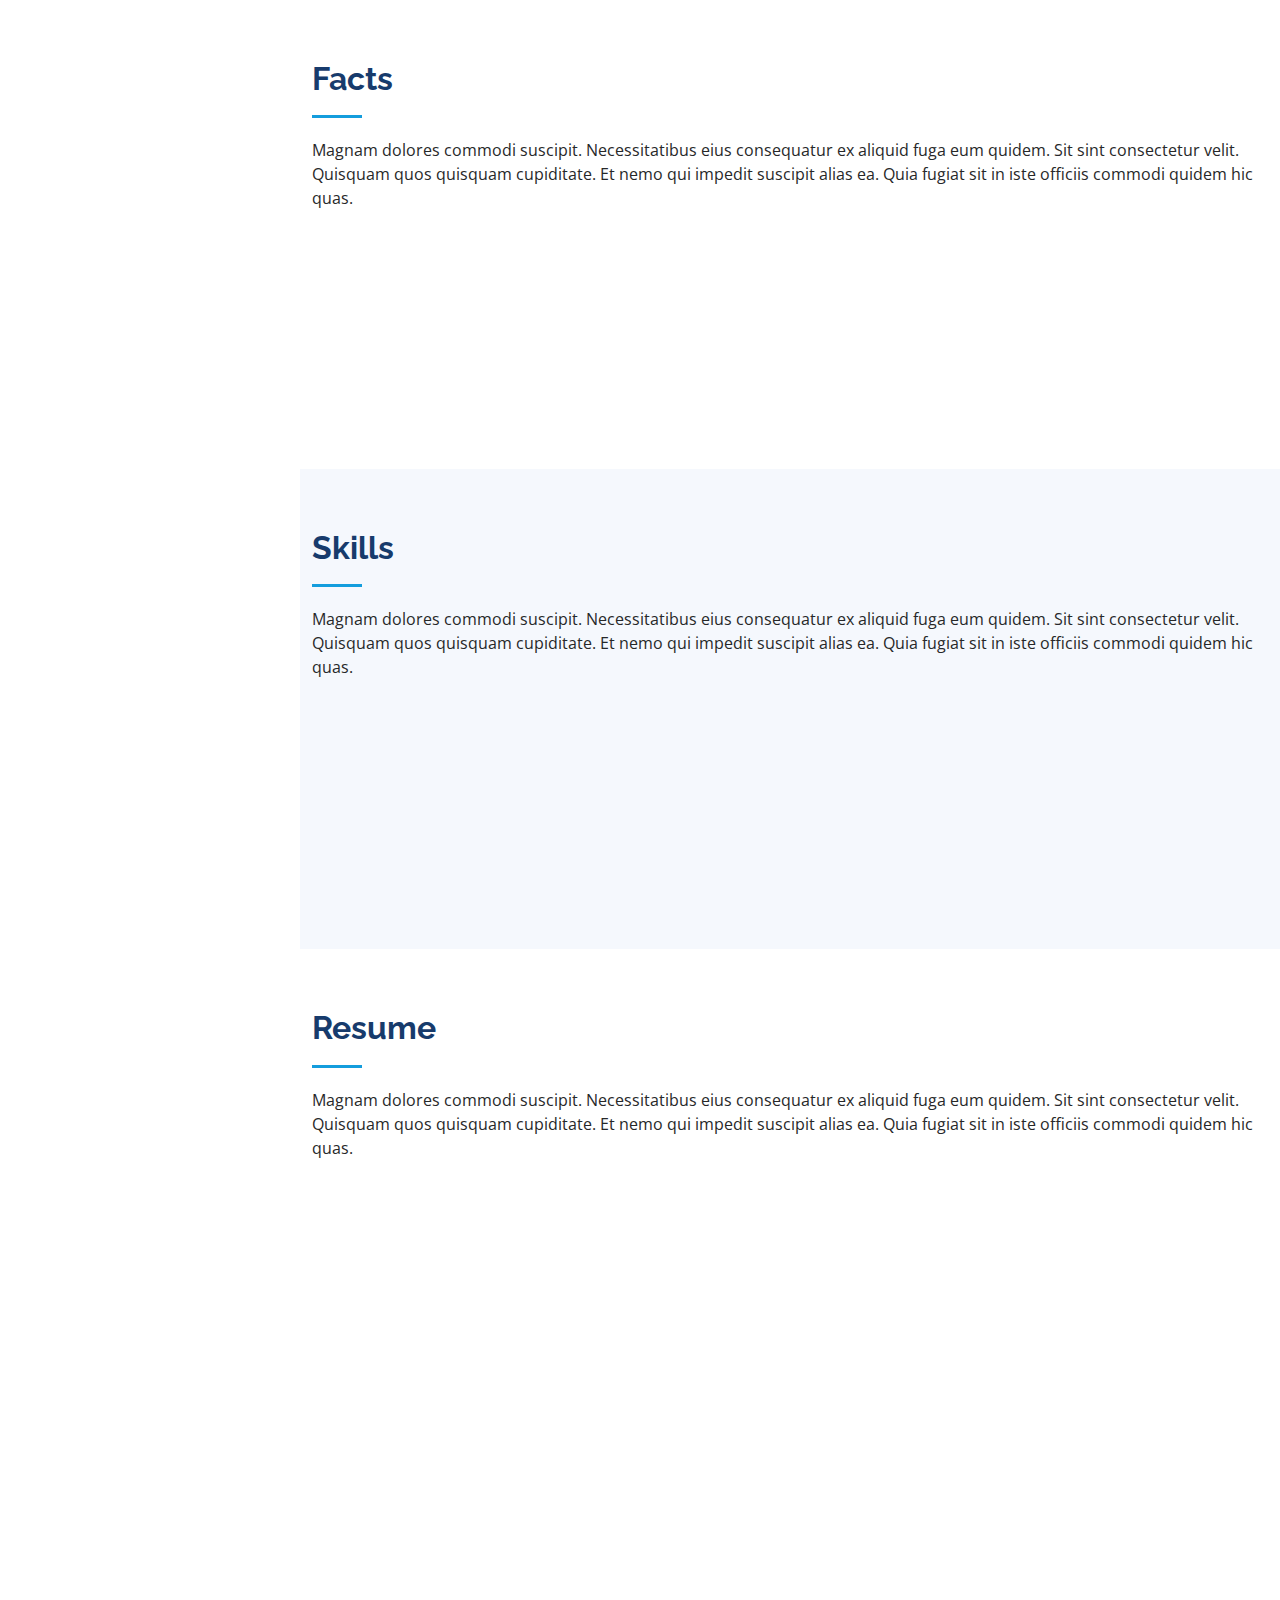
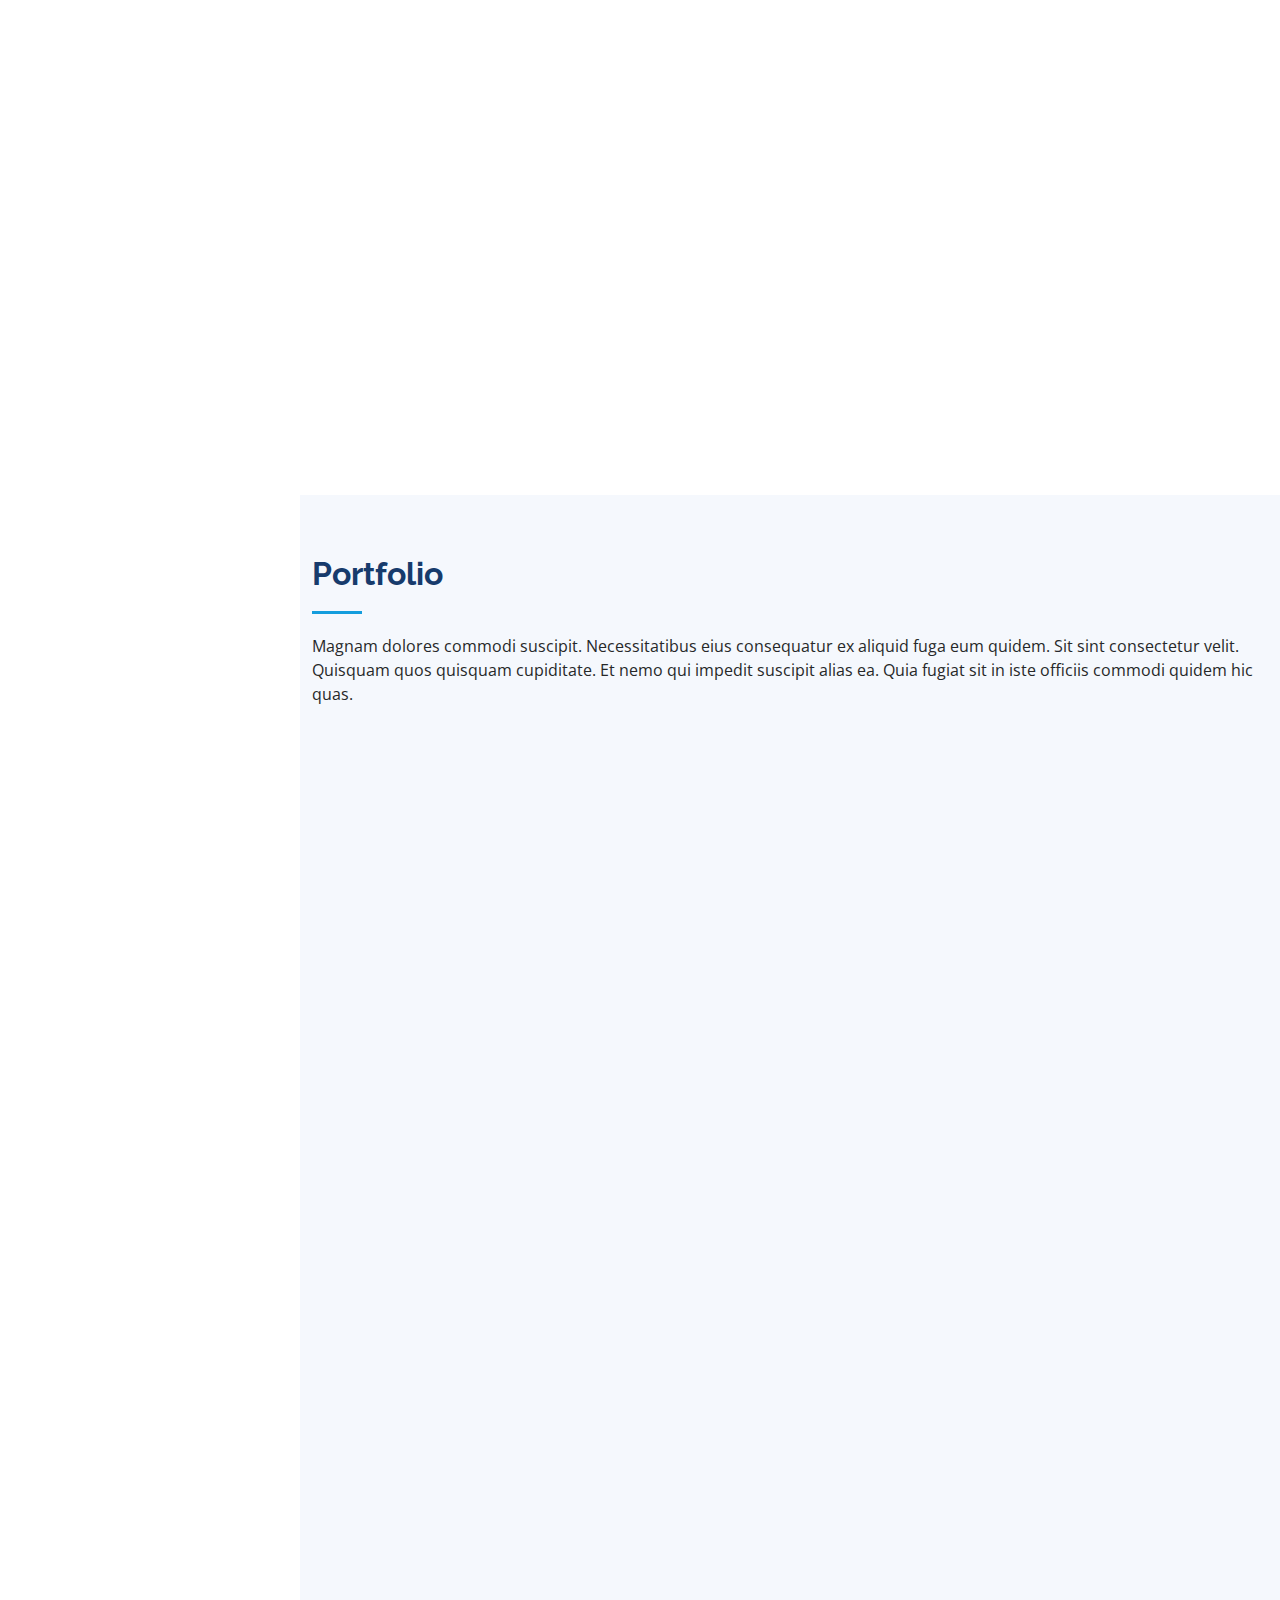
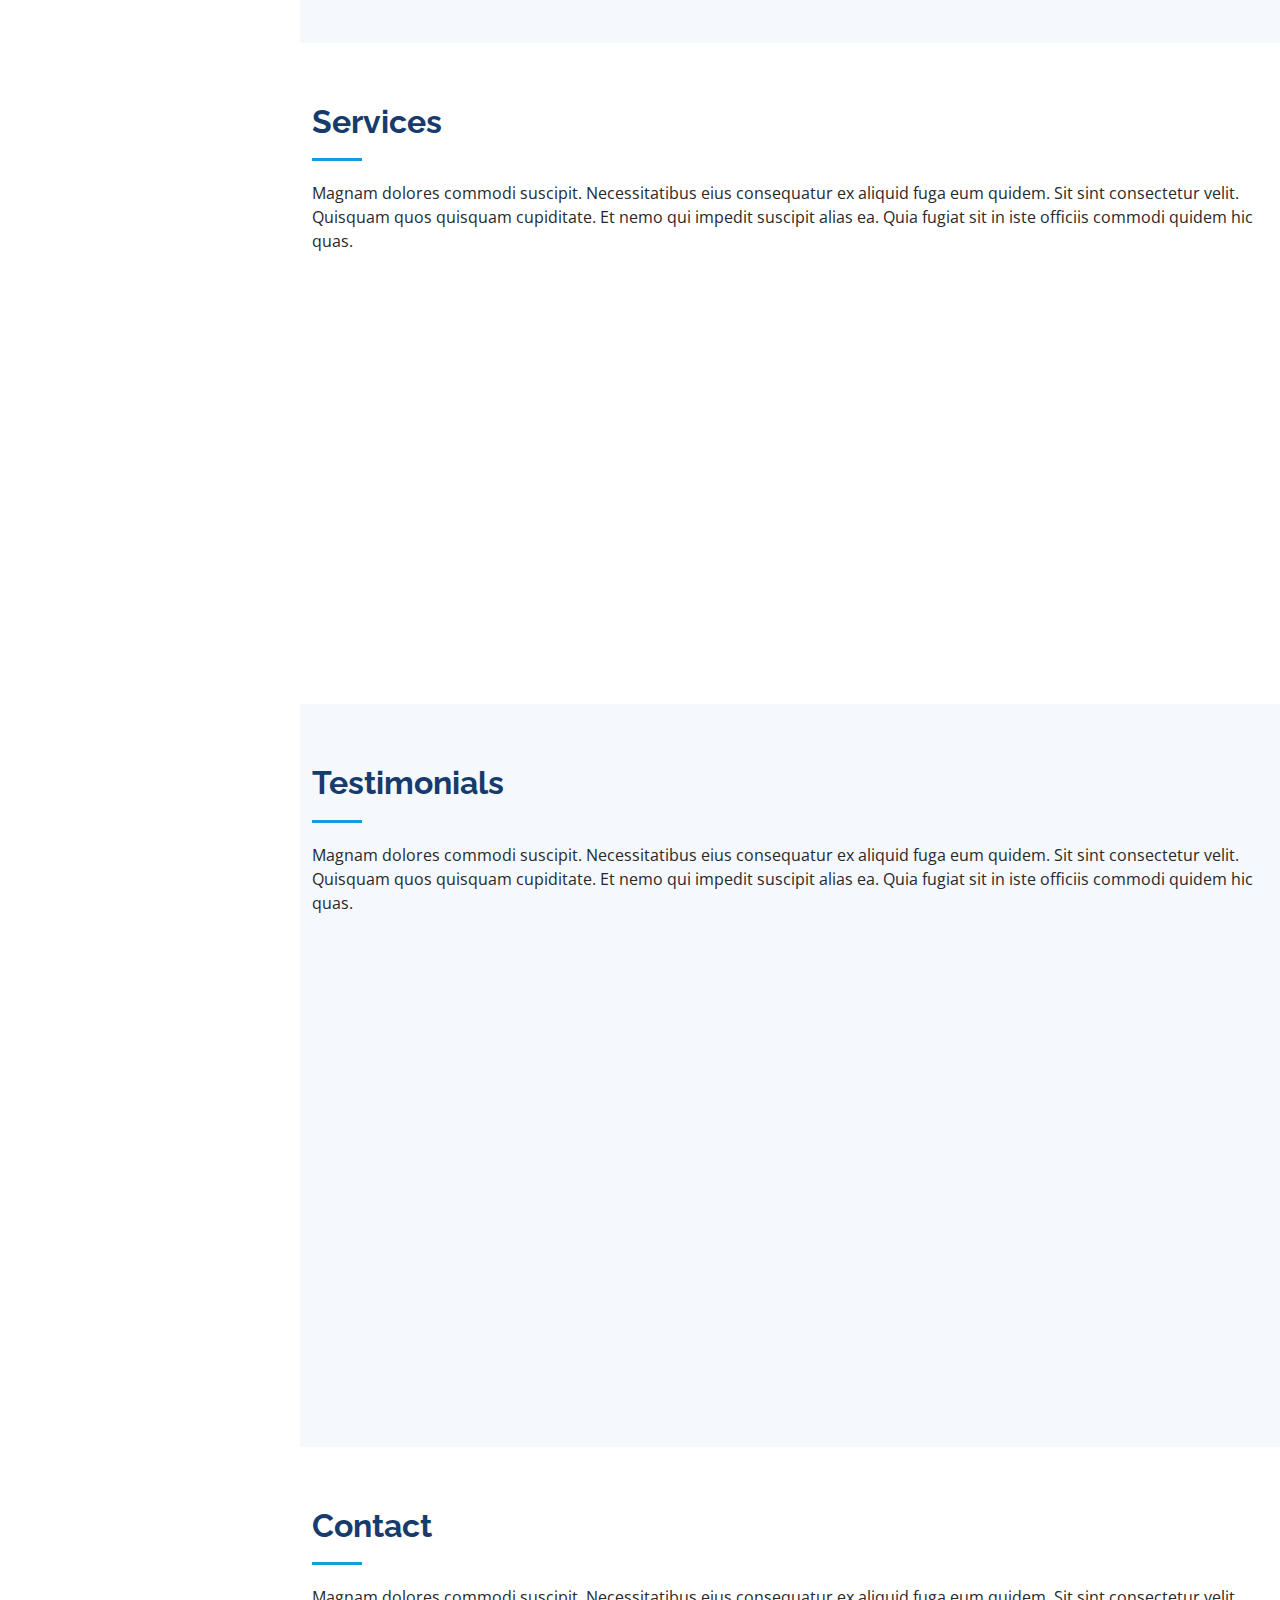
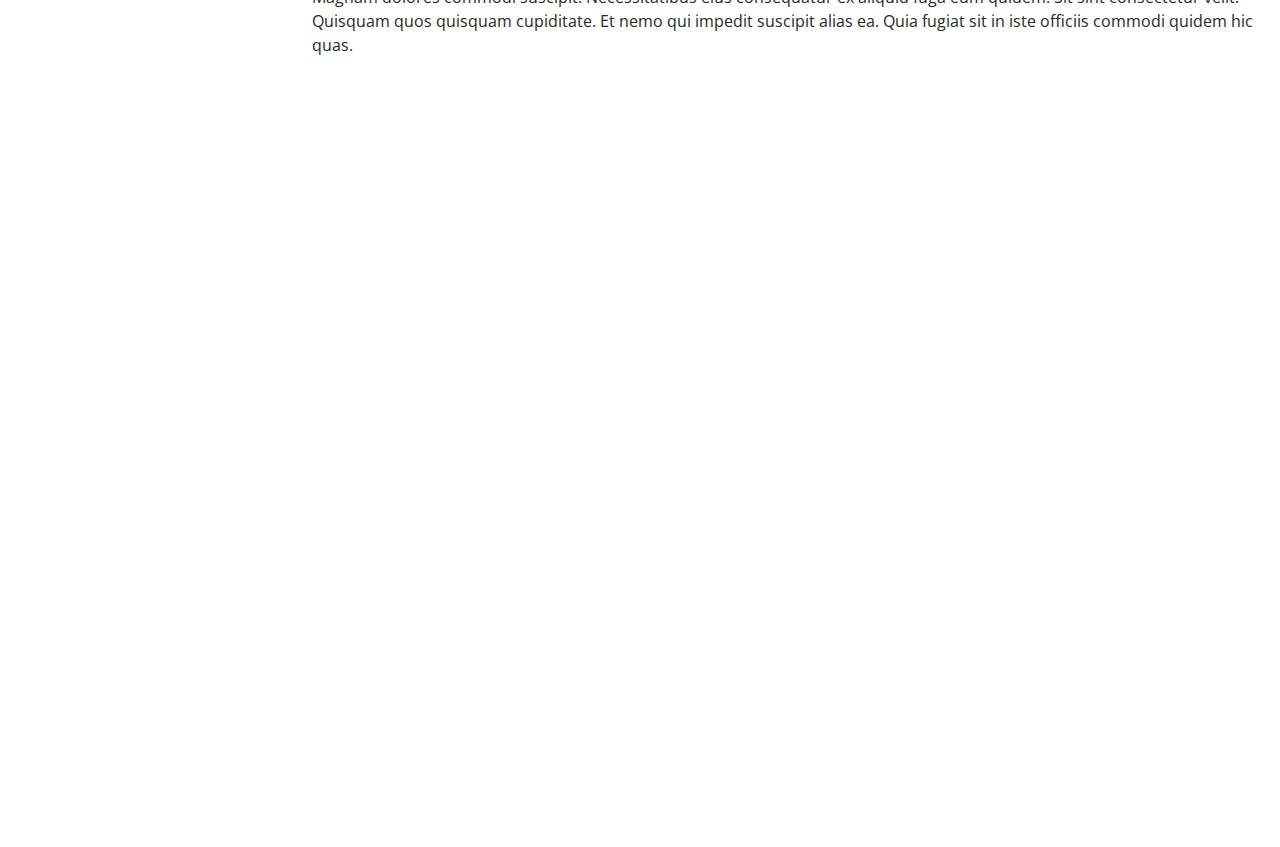
==== commit 717dbe8f: "ok" ====
--- a/index.html
+++ b/index.html
@@ -46,7 +46,7 @@
 
       <div class="profile">
         <img src="assets/img/profile-img.jpg" alt="" class="img-fluid rounded-circle">
-        <h1 class="text-light"><a href="index.html">Alex Smith</a></h1>
+        <h1 class="text-light"><a href="index.html">Shyam Mohan</a></h1>
         <div class="social-links mt-3 text-center">
           <a href="#" class="twitter"><i class="bx bxl-twitter"></i></a>
           <a href="#" class="facebook"><i class="bx bxl-facebook"></i></a>
@@ -72,7 +72,7 @@
   <!-- ======= Hero Section ======= -->
   <section id="hero" class="d-flex flex-column justify-content-center align-items-center">
     <div class="hero-container" data-aos="fade-in">
-      <h1>Alex Smith</h1>
+      <h1>Shyam Mohan</h1>
       <p>I'm <span class="typed" data-typed-items="Designer, Developer, Freelancer, Photographer"></span></p>
     </div>
   </section><!-- End Hero -->
@@ -253,7 +253,7 @@
           <div class="col-lg-6" data-aos="fade-up">
             <h3 class="resume-title">Sumary</h3>
             <div class="resume-item pb-0">
-              <h4>Alex Smith</h4>
+              <h4> Shyam Mohan</h4>
               <p><em>Innovative and deadline-driven Graphic Designer with 3+ years of experience designing and developing user-centered digital/print marketing material from initial concept to final, polished deliverable.</em></p>
               <ul>
                 <li>Portland par 127,Orlando, FL</li>
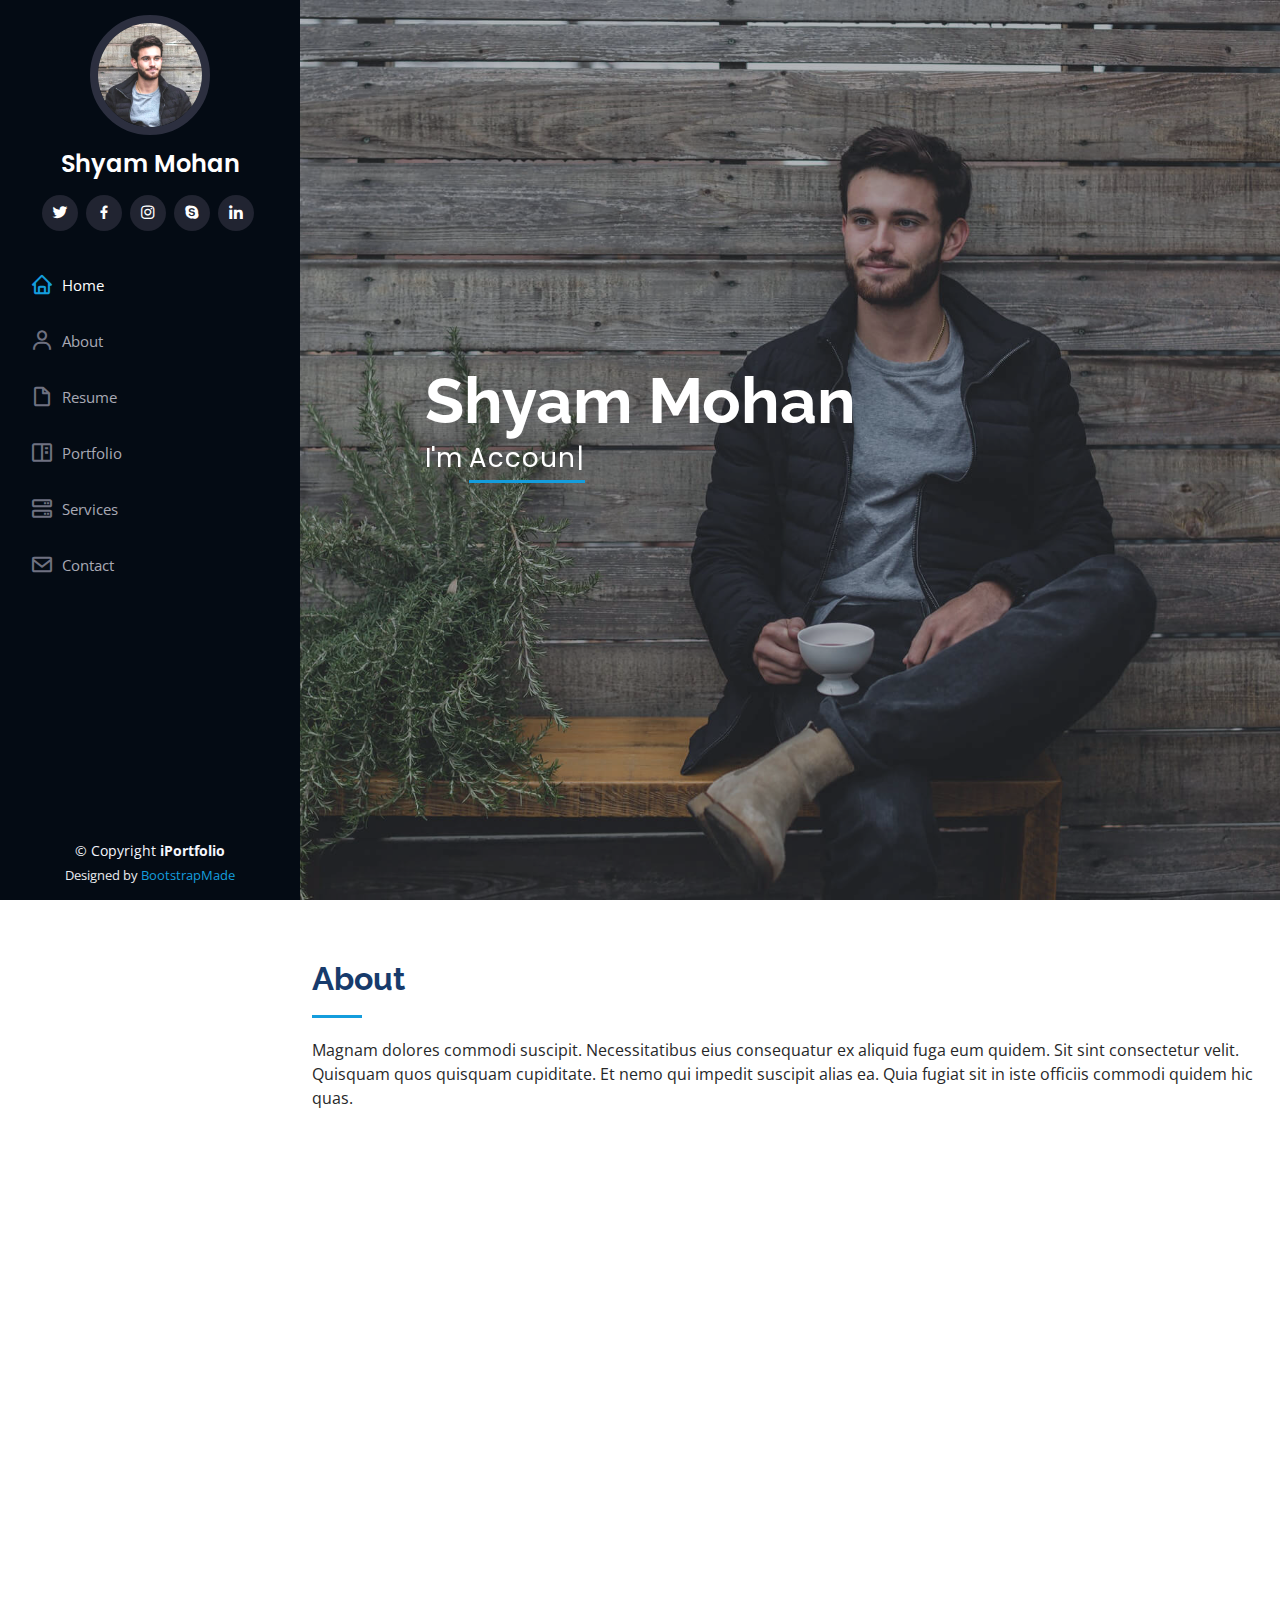
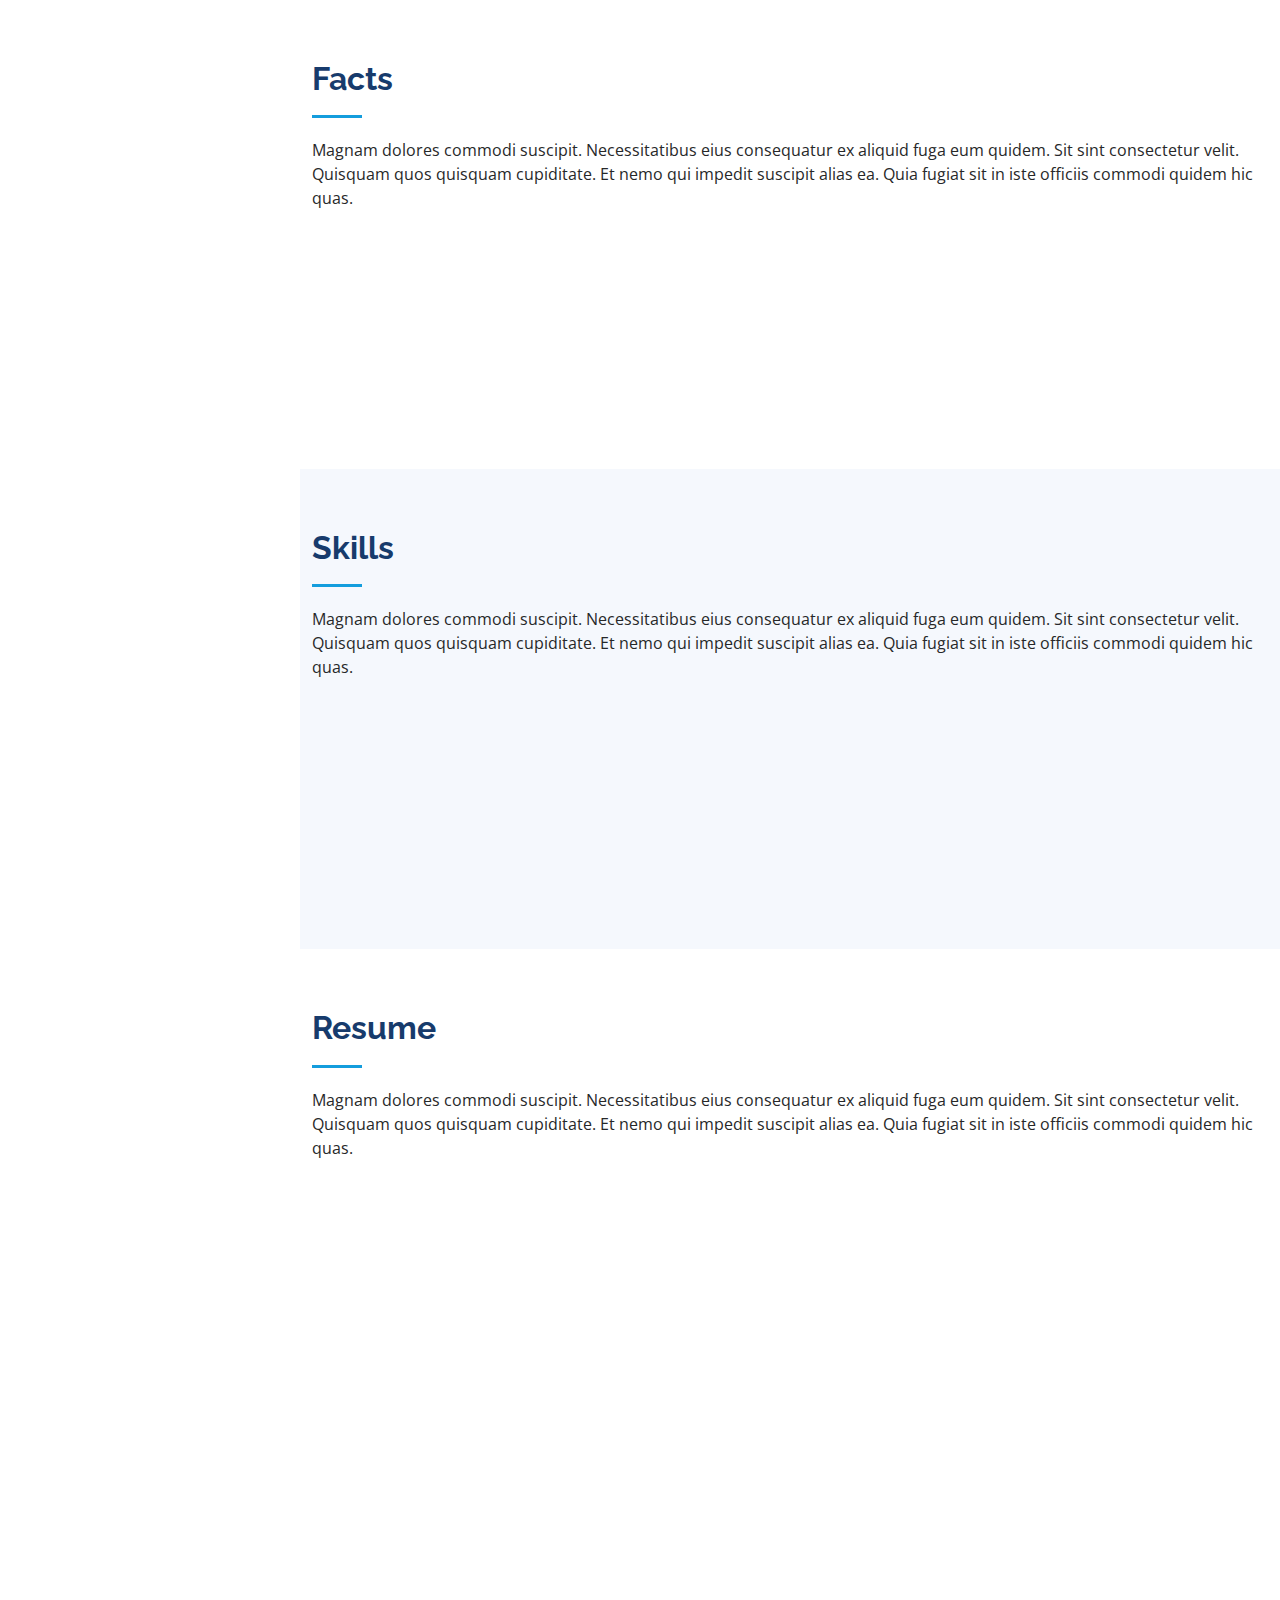
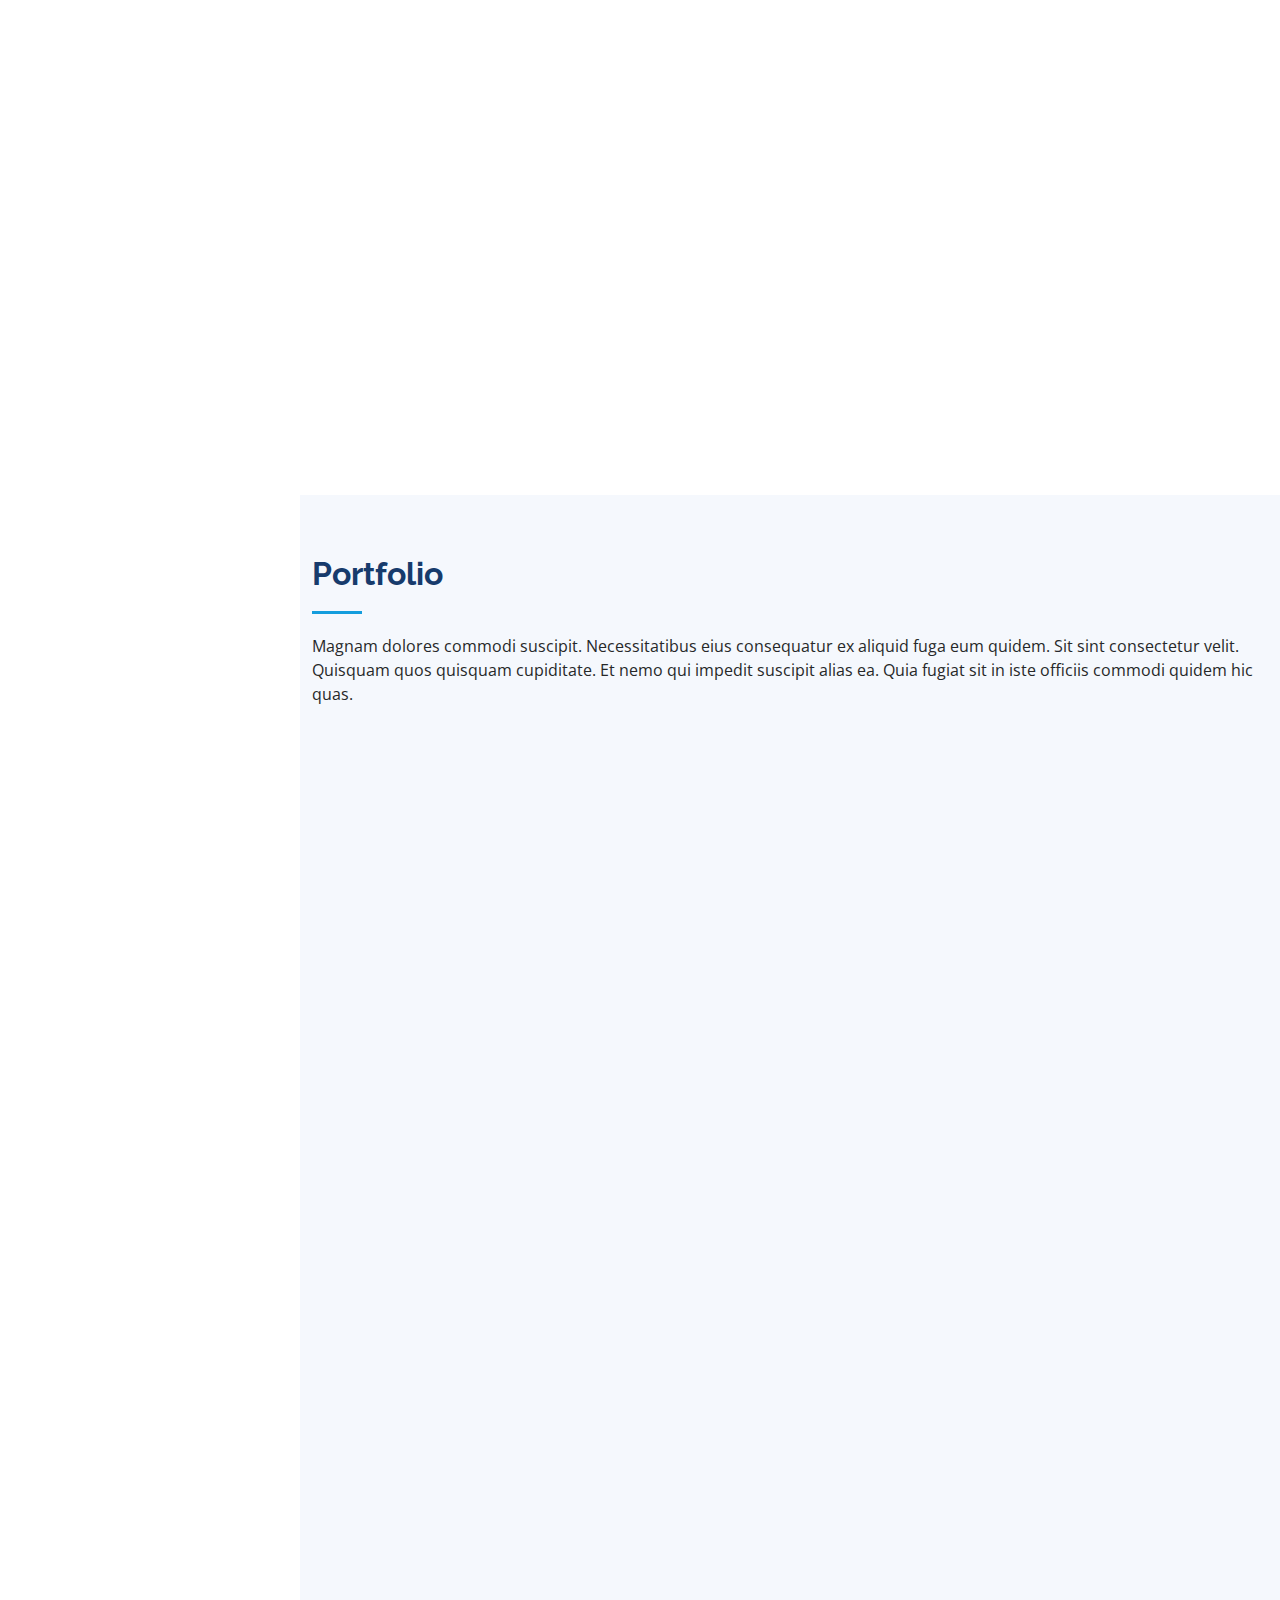
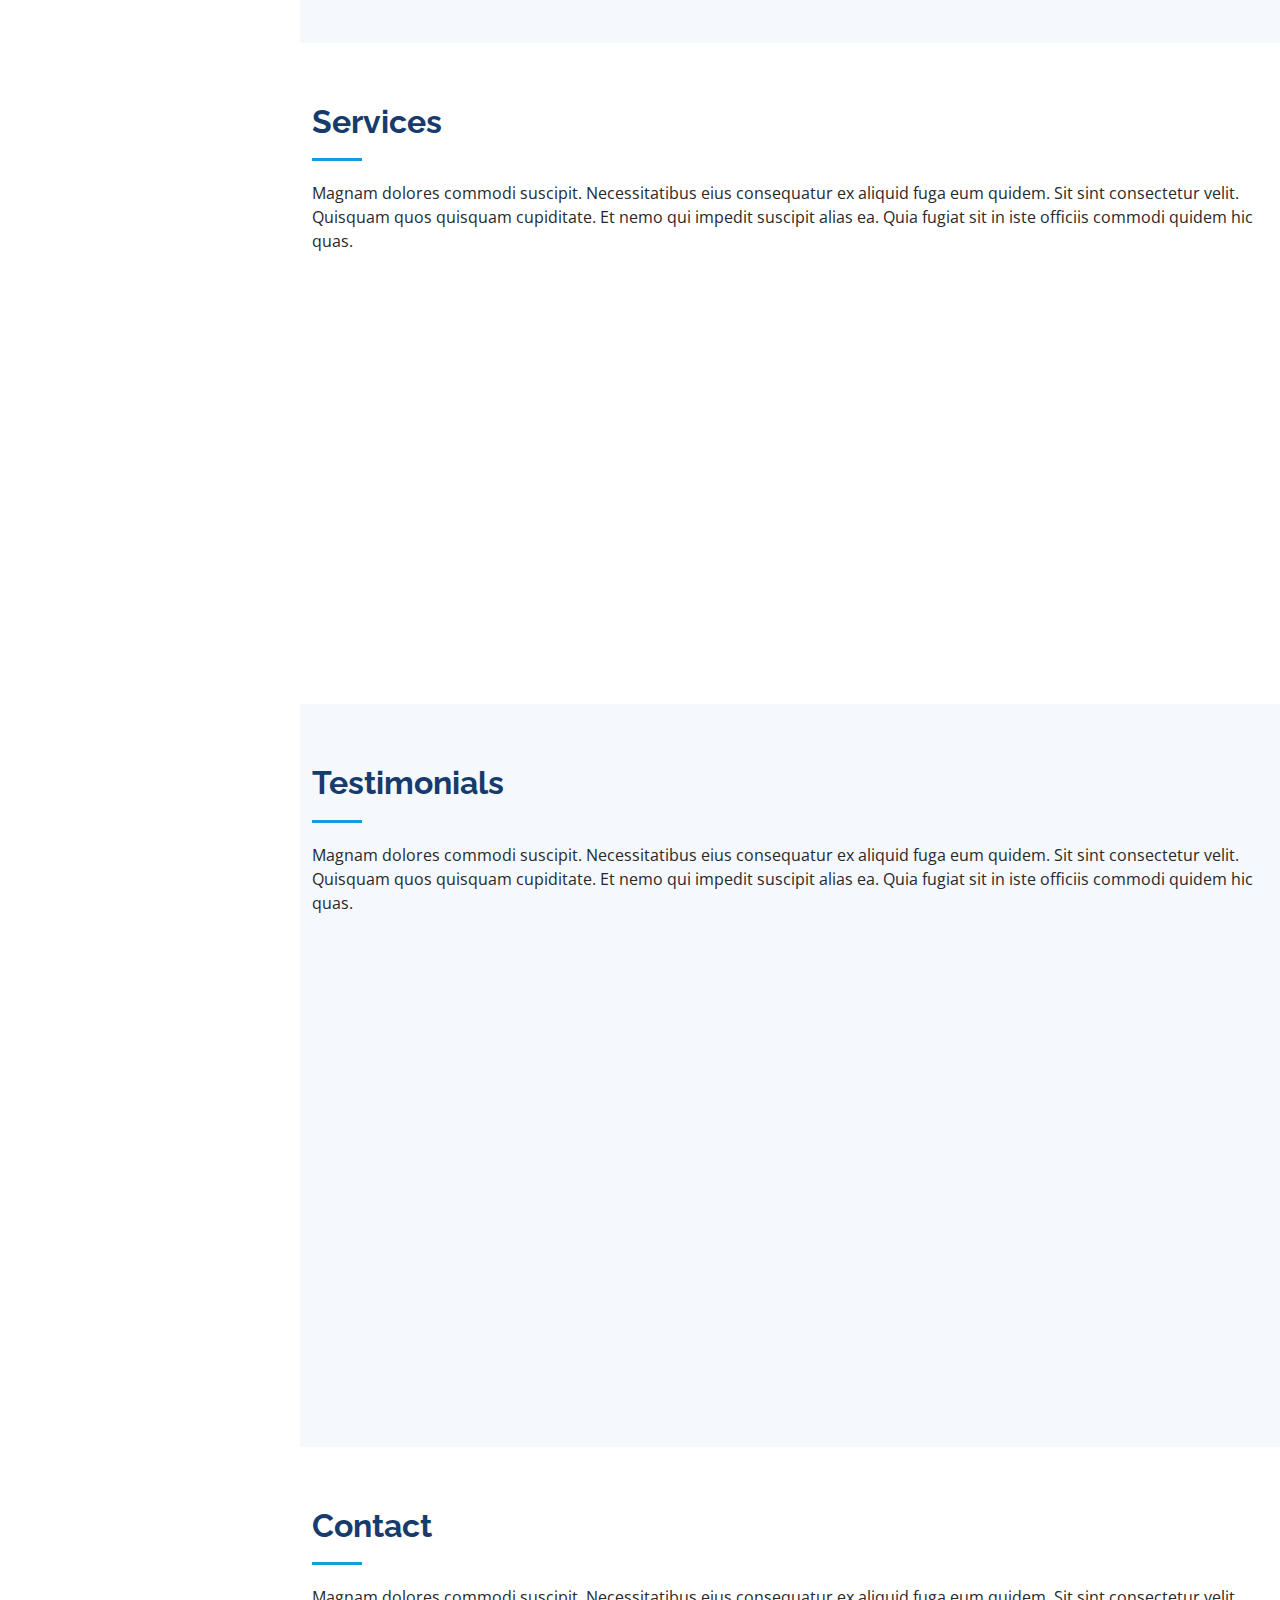
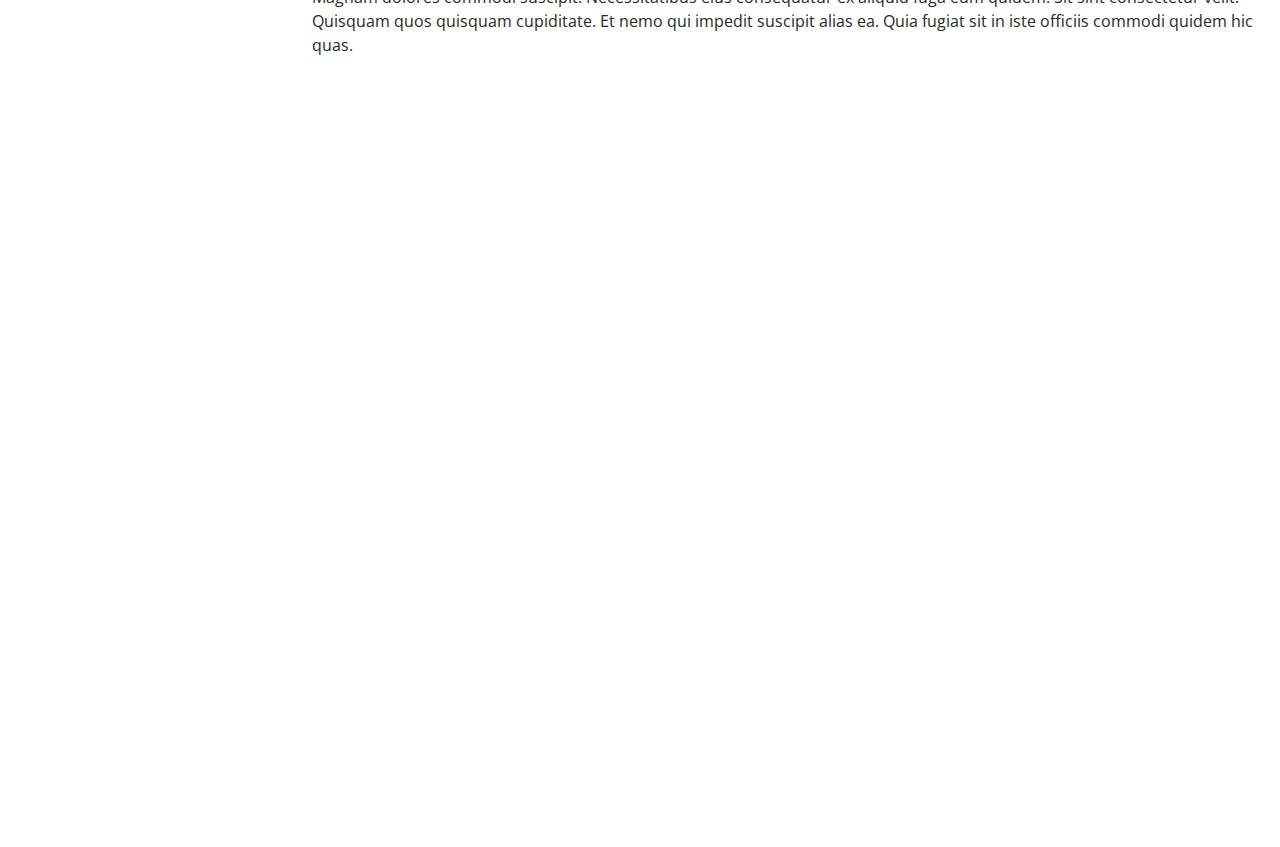
==== commit 35f304a3: "changed name" ====
--- a/index.html
+++ b/index.html
@@ -73,7 +73,7 @@
   <section id="hero" class="d-flex flex-column justify-content-center align-items-center">
     <div class="hero-container" data-aos="fade-in">
       <h1>Shyam Mohan</h1>
-      <p>I'm <span class="typed" data-typed-items="Designer, Developer, Freelancer, Photographer"></span></p>
+      <p>I'm <span class="typed" data-typed-items="Accountant, Financial Exicutive, abc, Photographer"></span></p>
     </div>
   </section><!-- End Hero -->
 
@@ -450,13 +450,13 @@
           </div>
           <div class="col-lg-4 col-md-6 icon-box" data-aos="fade-up" data-aos-delay="300">
             <div class="icon"><i class="bi bi-binoculars"></i></div>
-            <h4 class="title"><a href="">Magni Dolores</a></h4>
+            <h4 class="title"><a href="">Magni  Dolores</a></h4>
             <p class="description">Excepteur sint occaecat cupidatat non proident, sunt in culpa qui officia deserunt mollit anim id est laborum</p>
           </div>
           <div class="col-lg-4 col-md-6 icon-box" data-aos="fade-up" data-aos-delay="400">
             <div class="icon"><i class="bi bi-brightness-high"></i></div>
             <h4 class="title"><a href="">Nemo Enim</a></h4>
-            <p class="description">At vero eos et accusamus et iusto odio dignissimos ducimus qui blanditiis praesentium voluptatum deleniti atque</p>
+            <p class="description">At vero eos et  accusamus et iusto odio dignissimos ducimus qui blanditiis praesentium voluptatum deleniti atque</p>
           </div>
           <div class="col-lg-4 col-md-6 icon-box" data-aos="fade-up" data-aos-delay="500">
             <div class="icon"><i class="bi bi-calendar4-week"></i></div>
--- a/assets/css/style.css
+++ b/assets/css/style.css
@@ -2,7 +2,7 @@
 * Template Name: iPortfolio - v3.3.0
 * Template URL: https://bootstrapmade.com/iportfolio-bootstrap-portfolio-websites-template/
 * Author: BootstrapMade.com
-* License: https://bootstrapmade.com/license/
+* License: https://bootstrapmade.com/license/ 
 */
 
 /*--------------------------------------------------------------
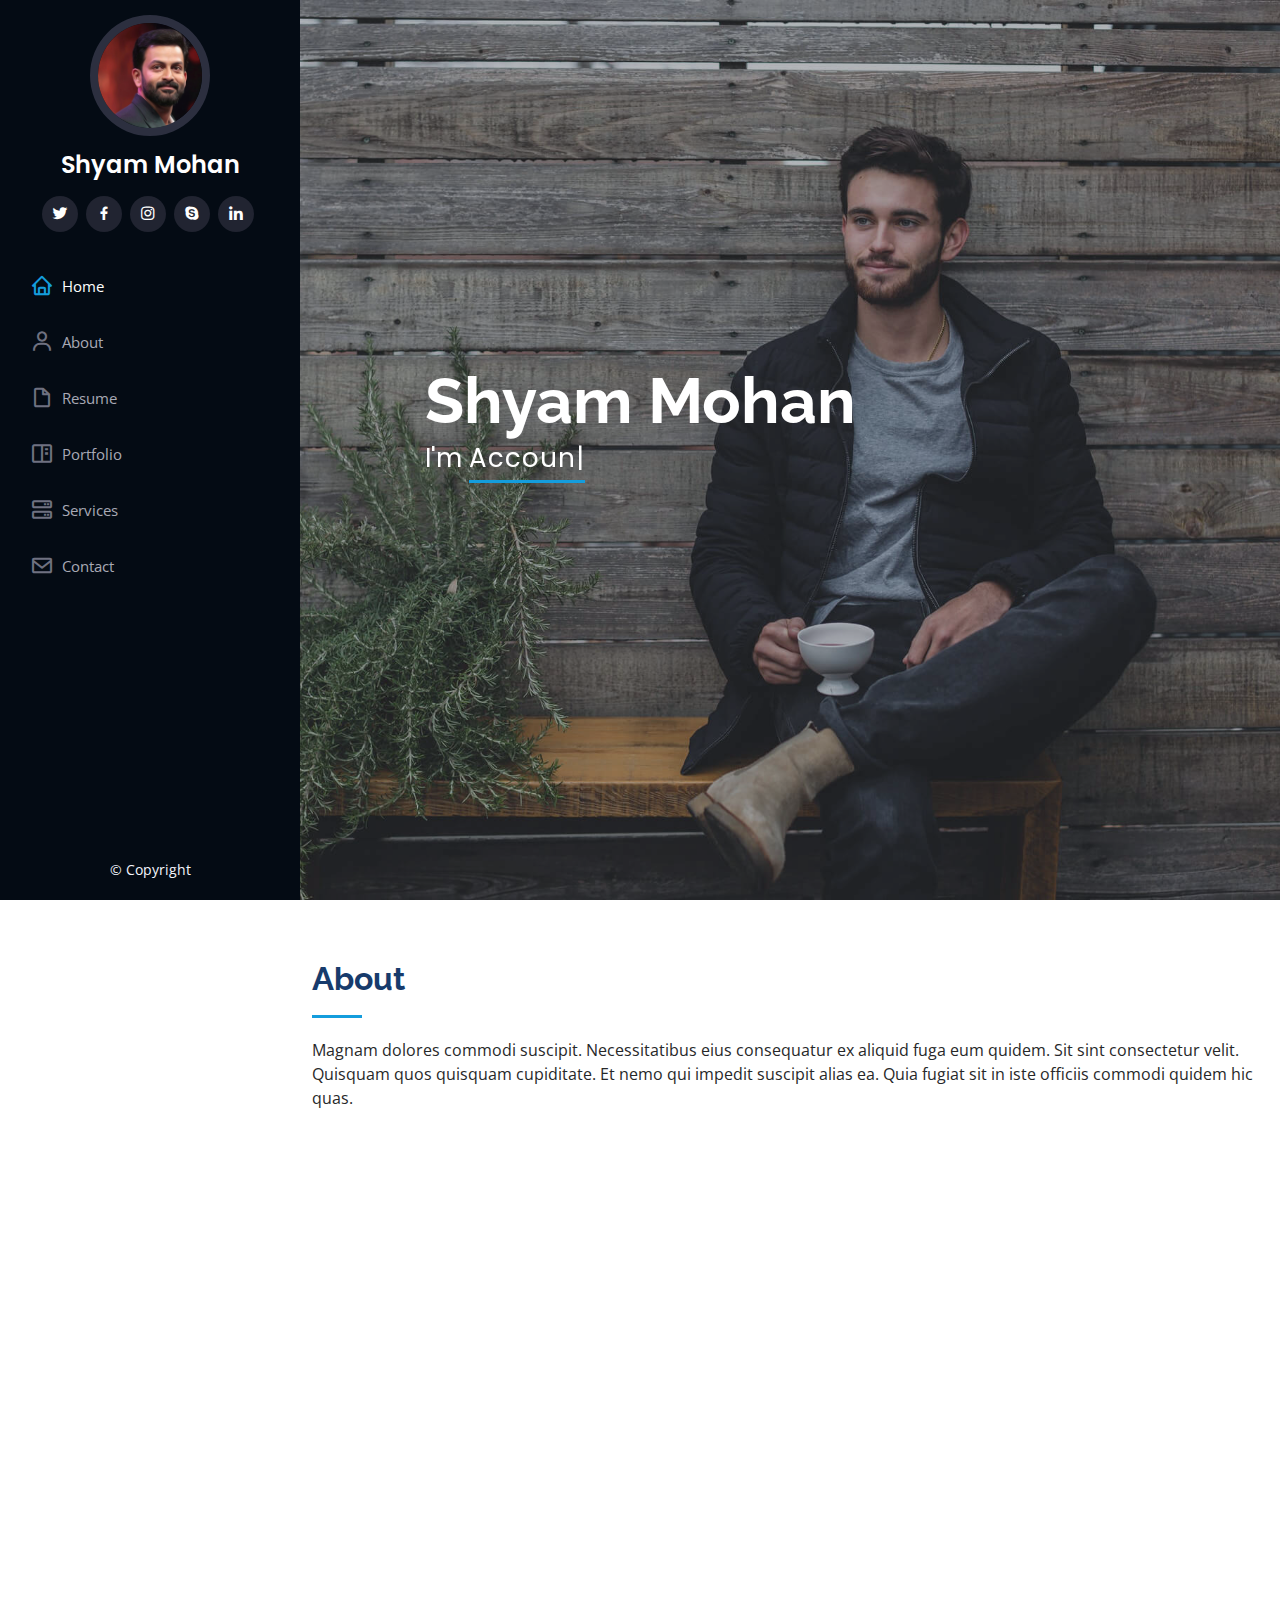
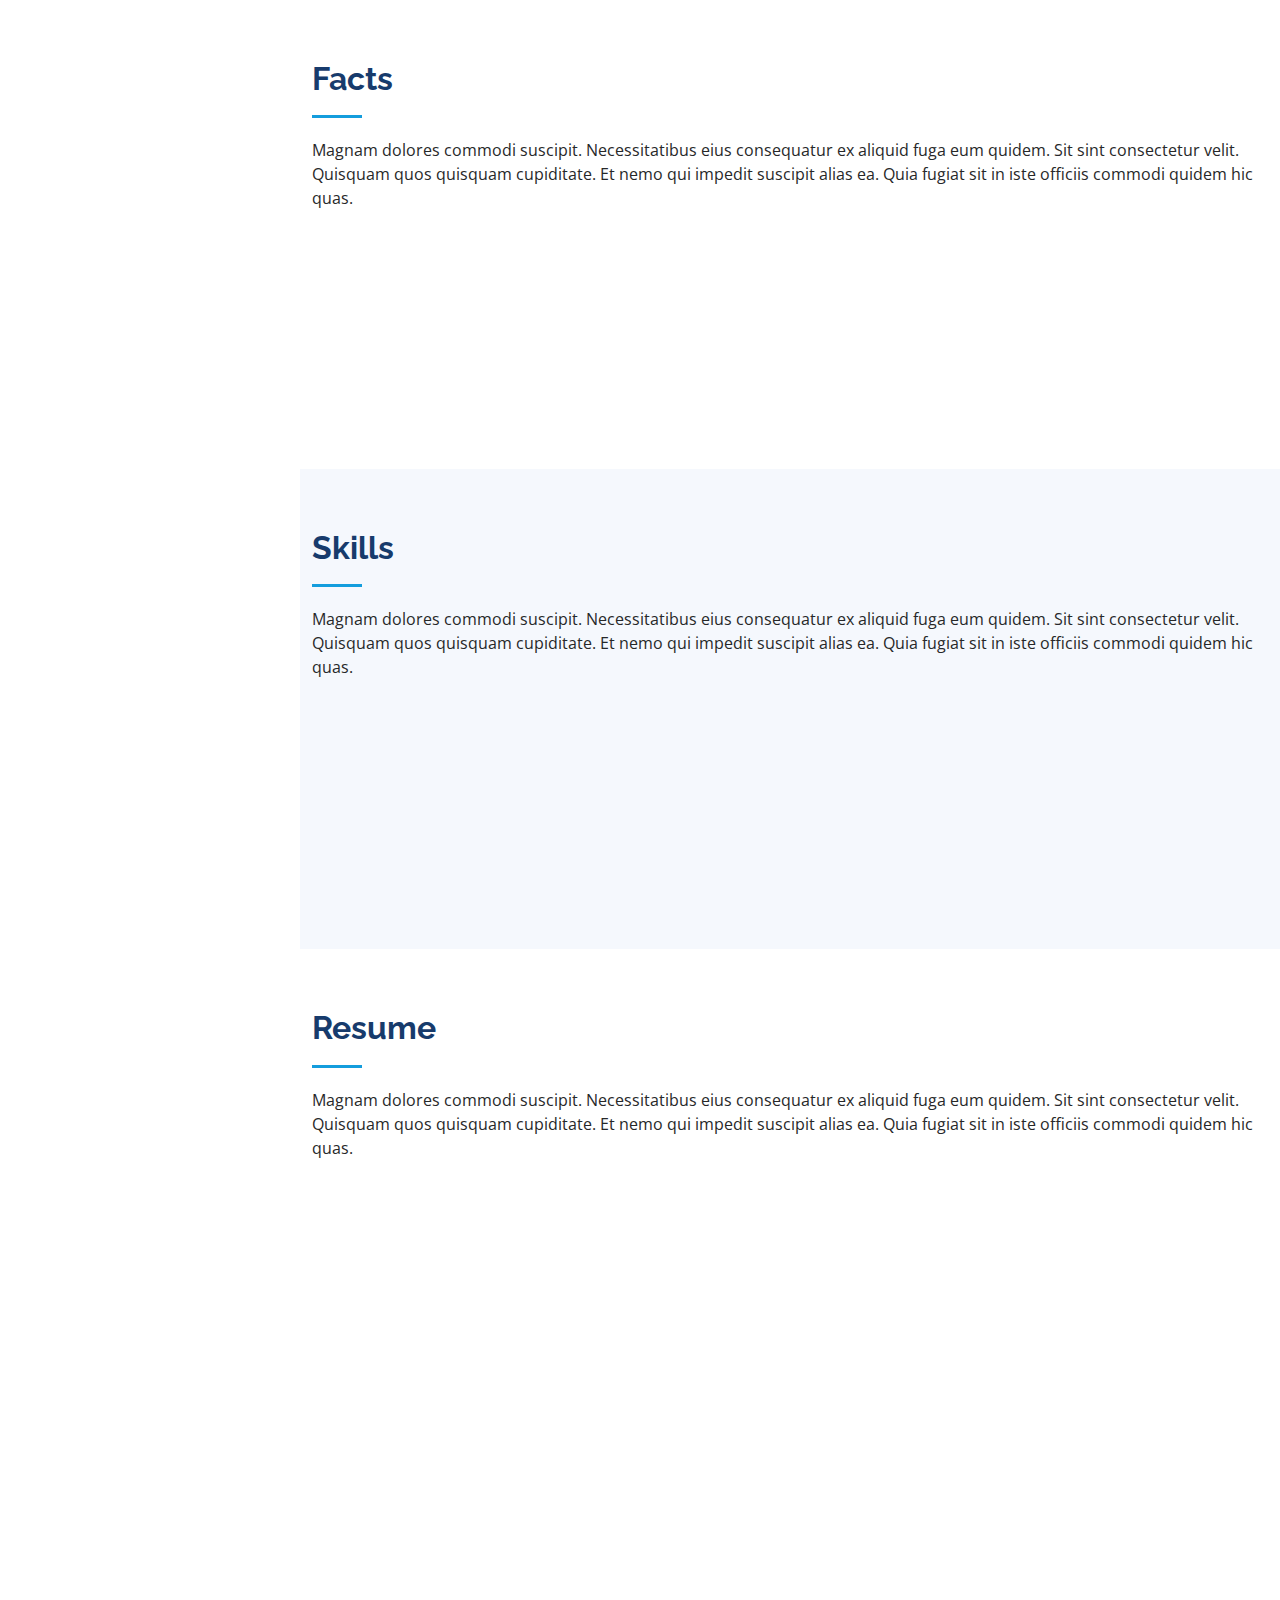
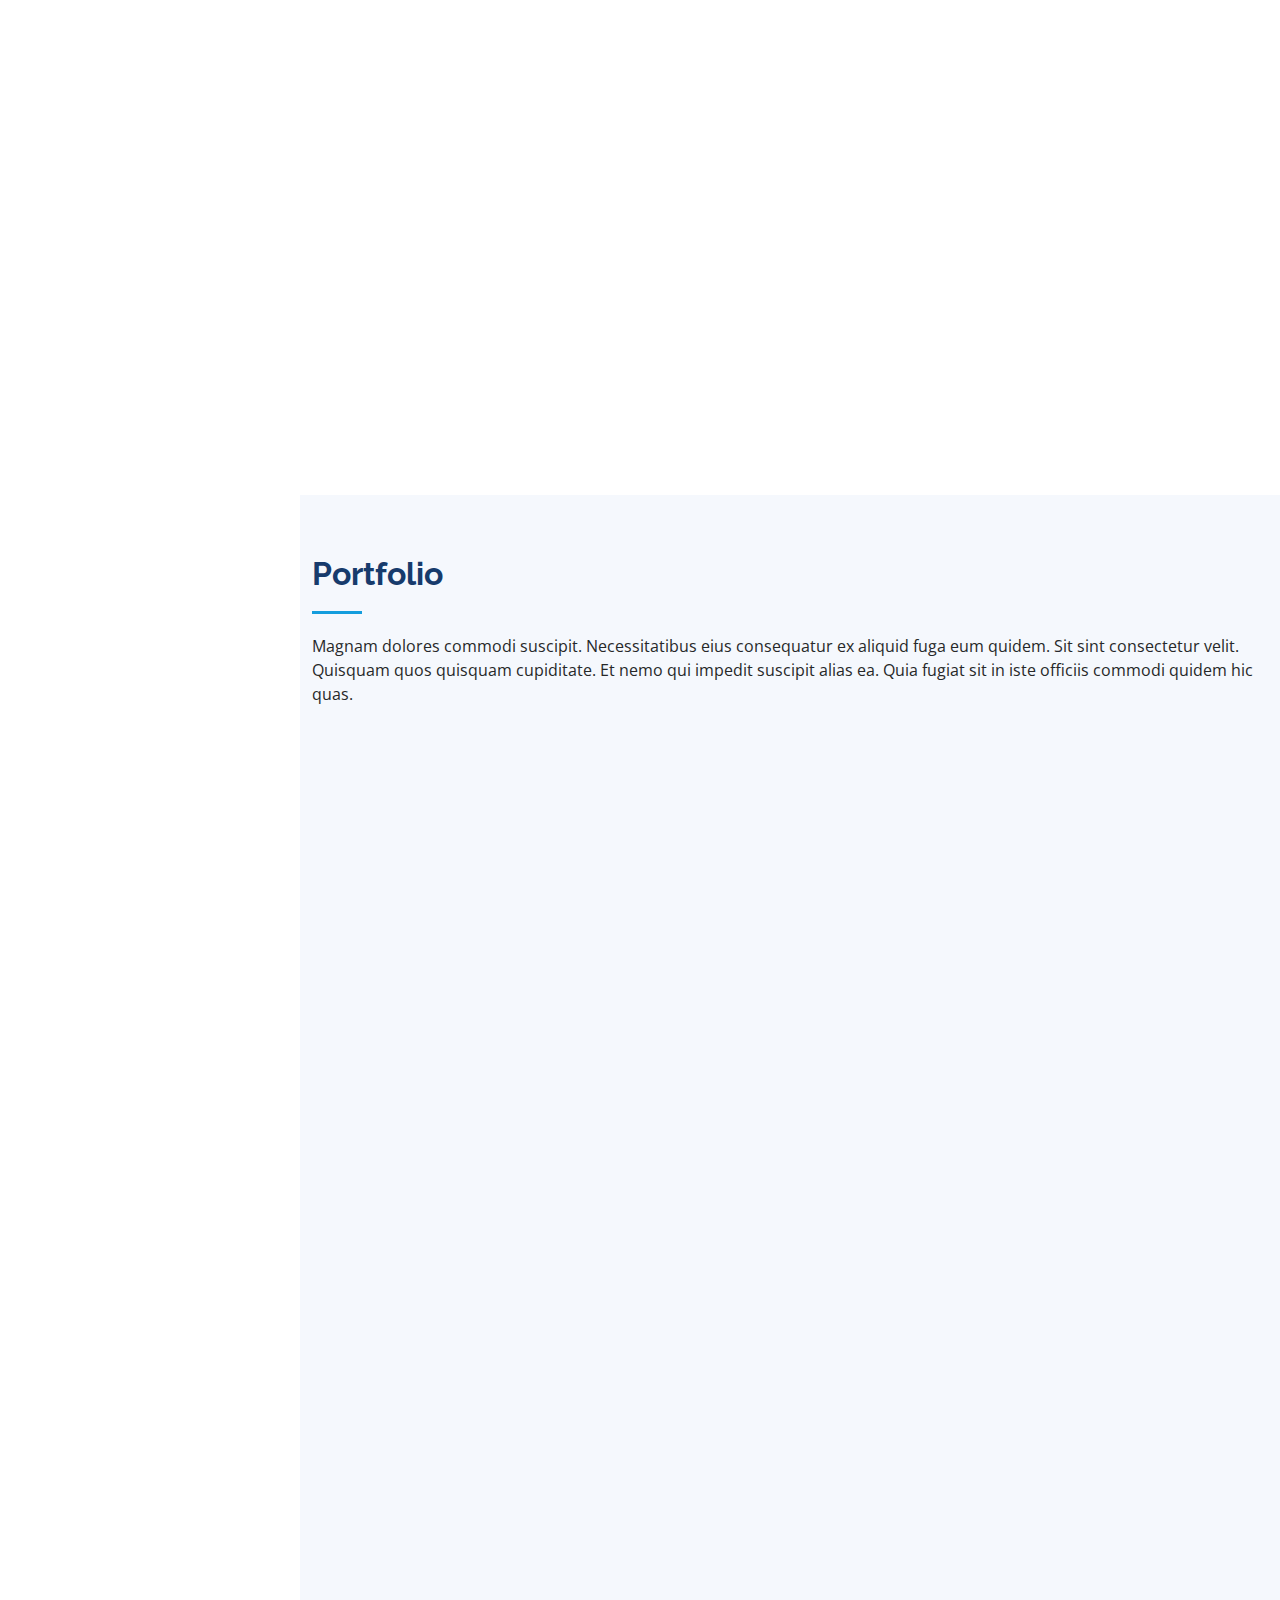
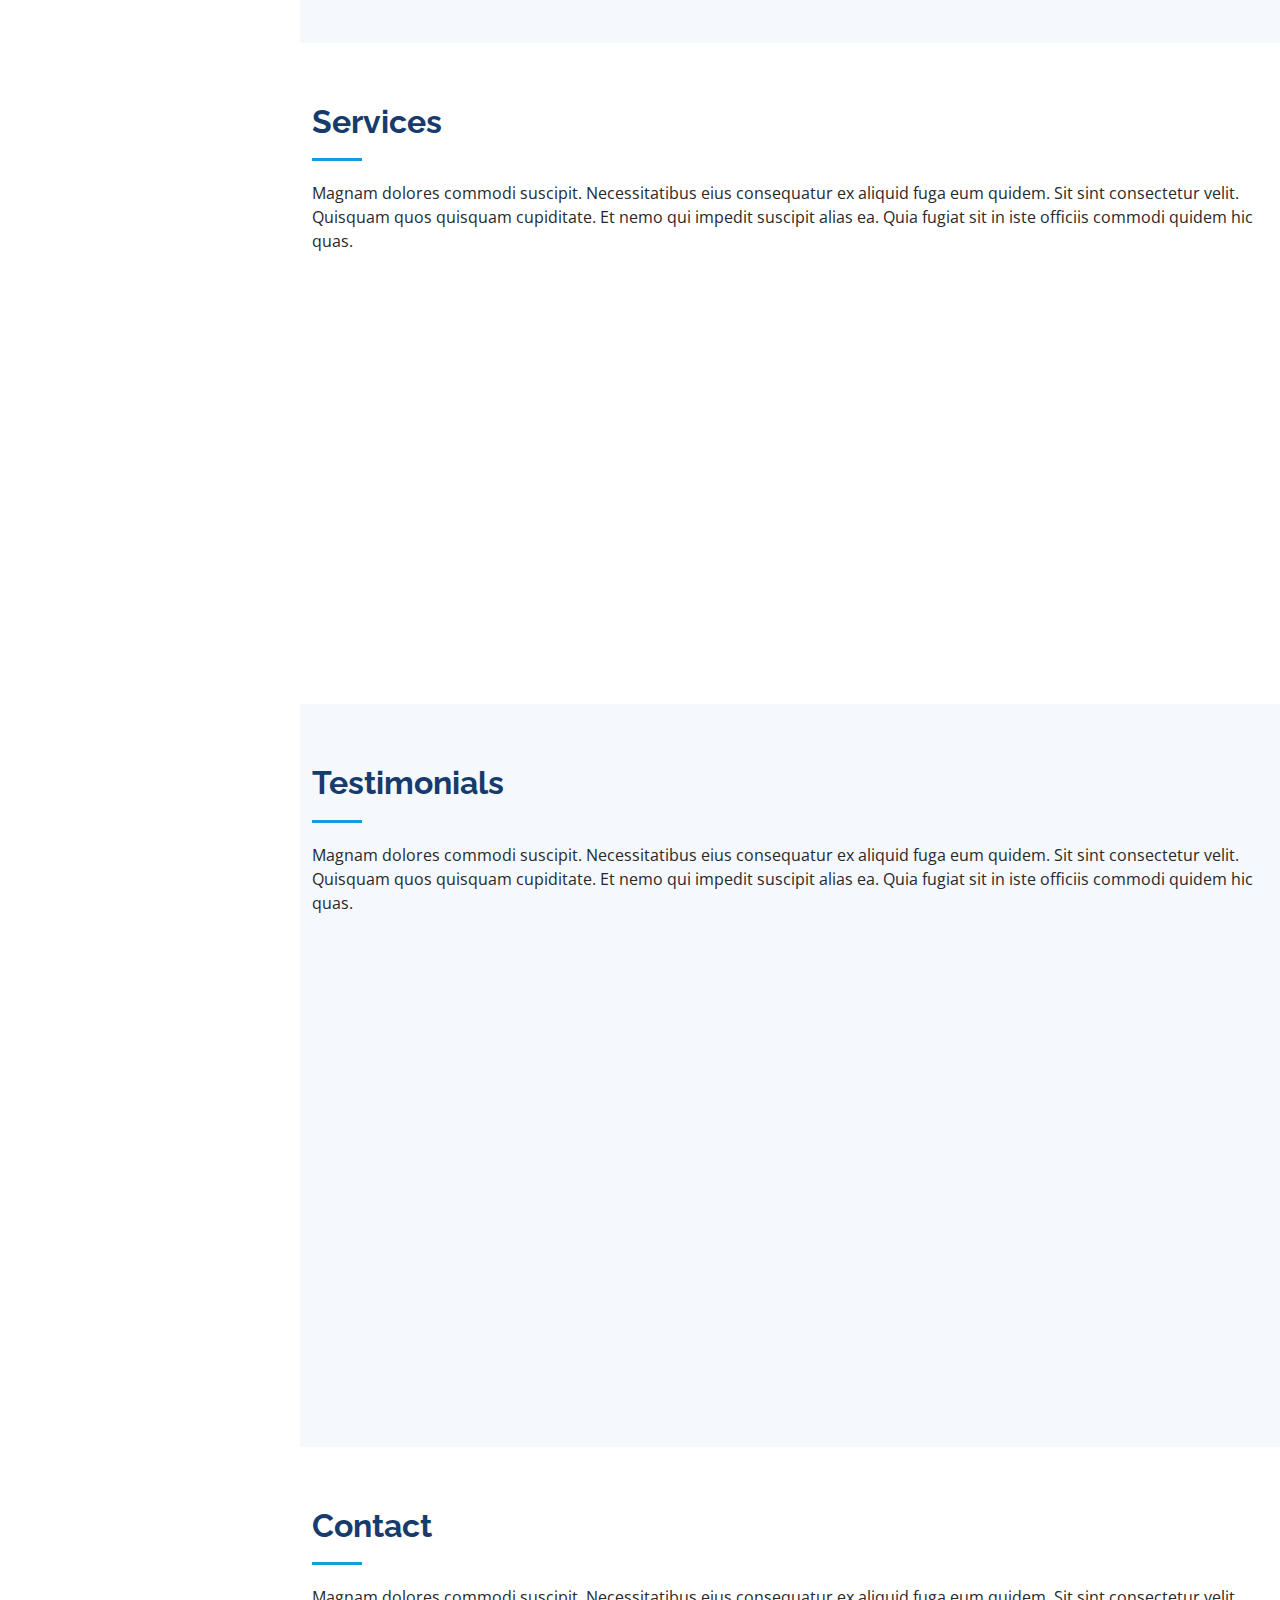
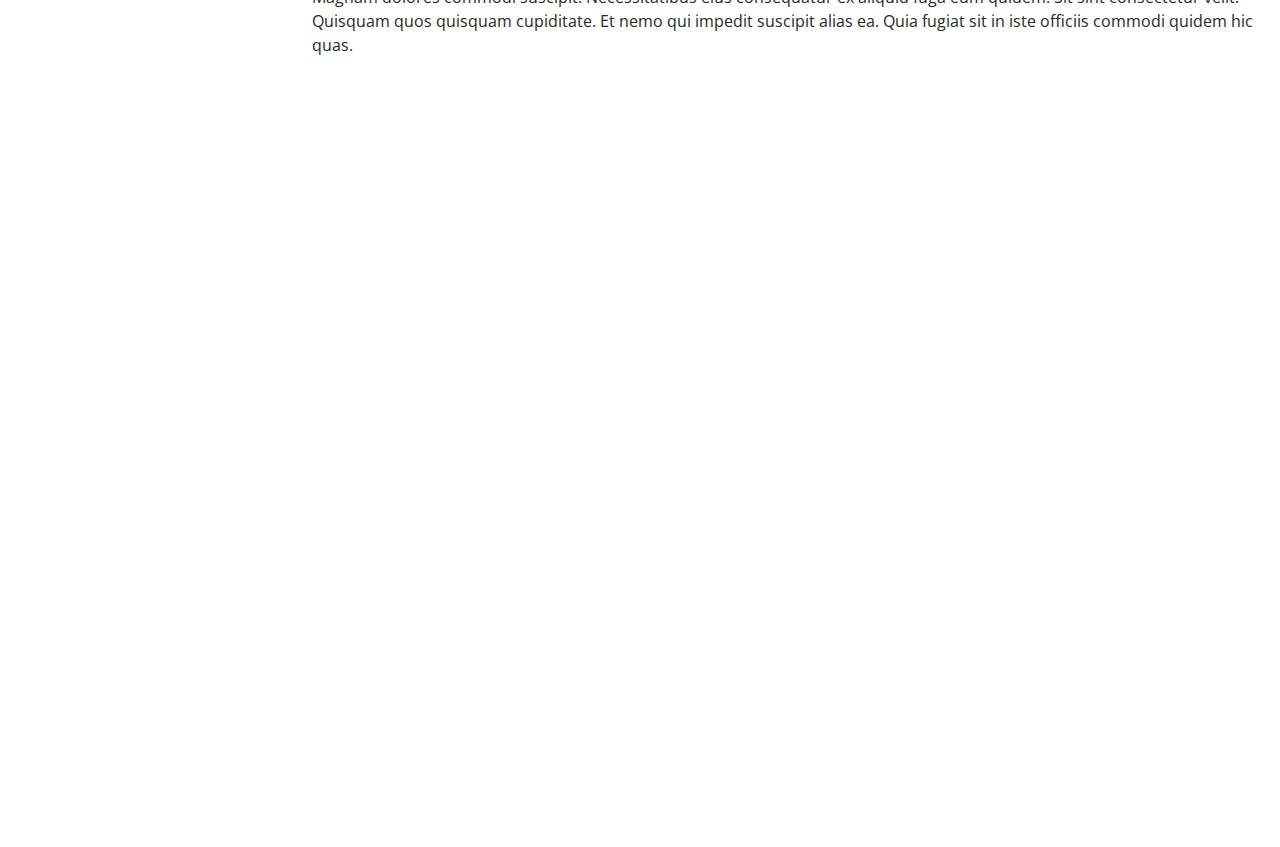
==== commit 85607991: "ok" ====
--- a/index.html
+++ b/index.html
@@ -628,14 +628,10 @@
   <footer id="footer">
     <div class="container">
       <div class="copyright">
-        &copy; Copyright <strong><span>iPortfolio</span></strong>
+        &copy; Copyright <strong><span></span></strong>
       </div>
       <div class="credits">
-        <!-- All the links in the footer should remain intact. -->
-        <!-- You can delete the links only if you purchased the pro version. -->
-        <!-- Licensing information: https://bootstrapmade.com/license/ -->
-        <!-- Purchase the pro version with working PHP/AJAX contact form: https://bootstrapmade.com/iportfolio-bootstrap-portfolio-websites-template/ -->
-        Designed by <a href="https://bootstrapmade.com/">BootstrapMade</a>
+      
       </div>
     </div>
   </footer><!-- End  Footer -->
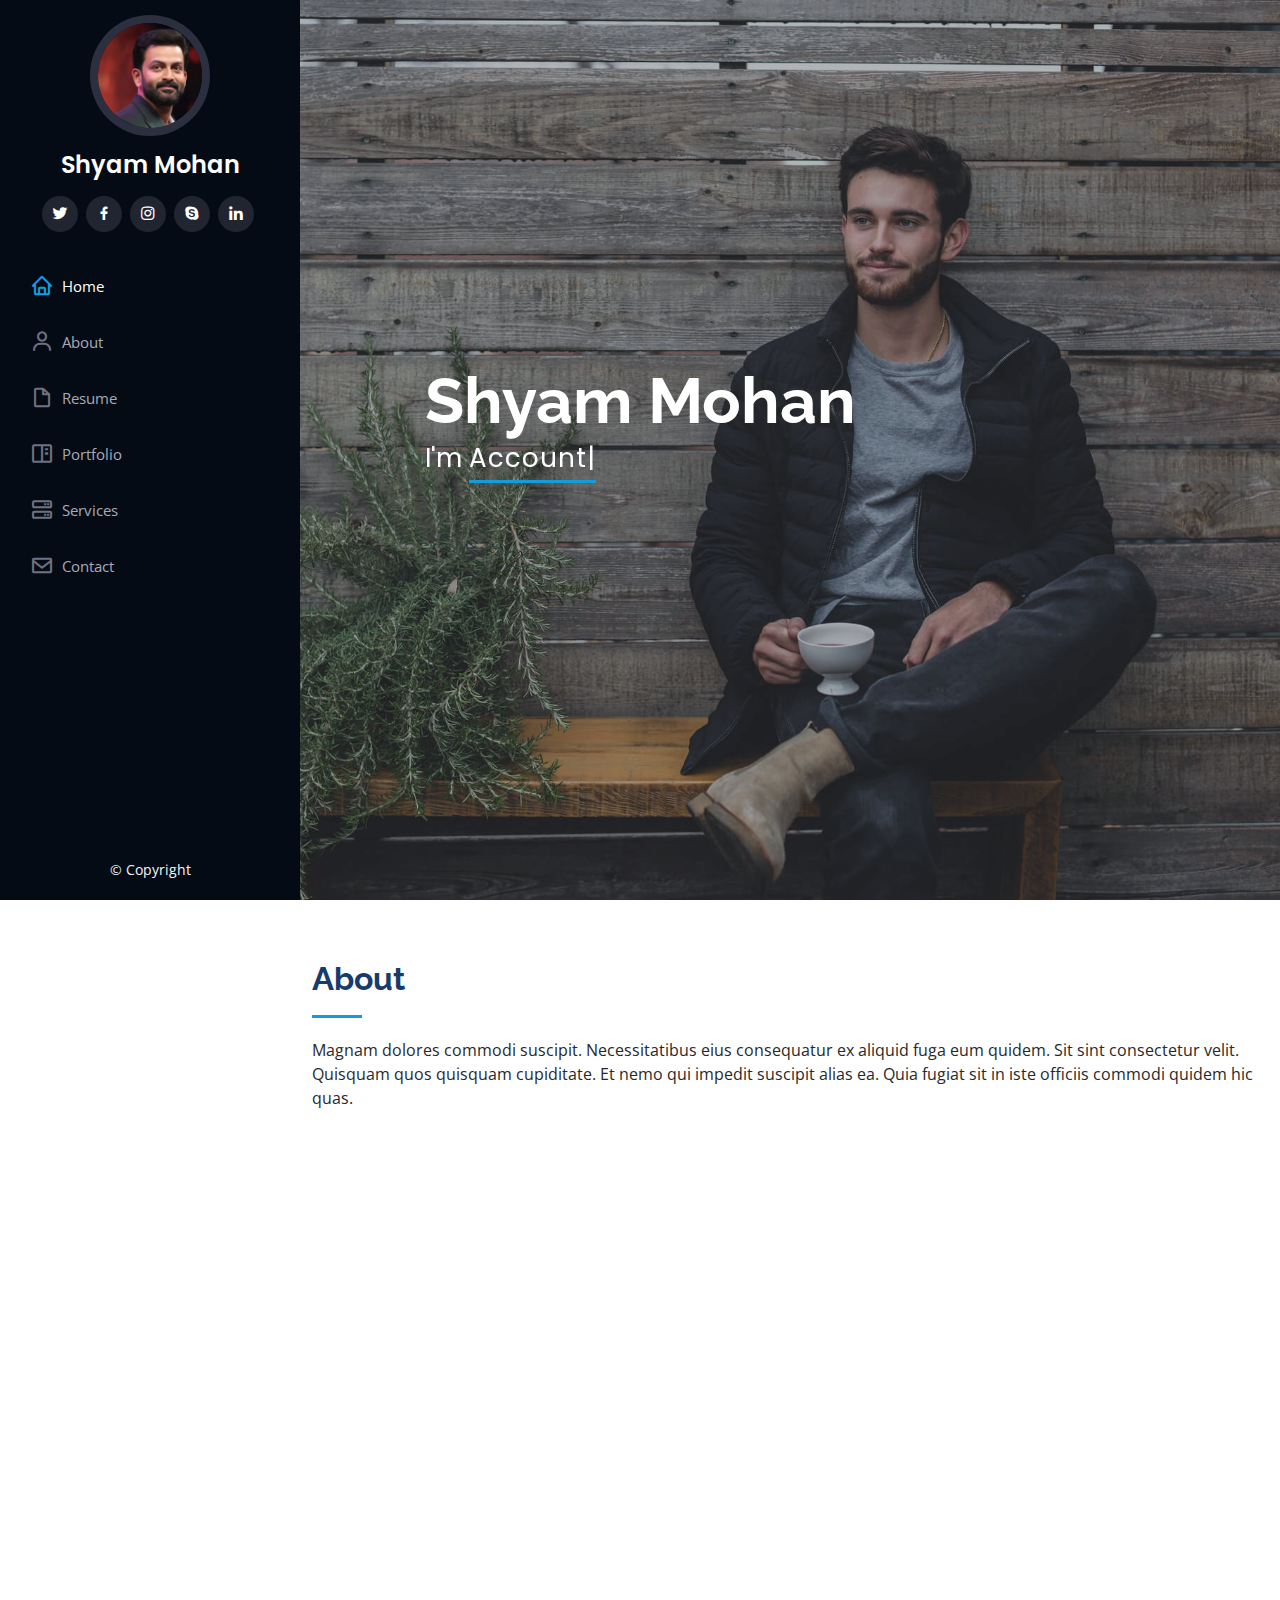
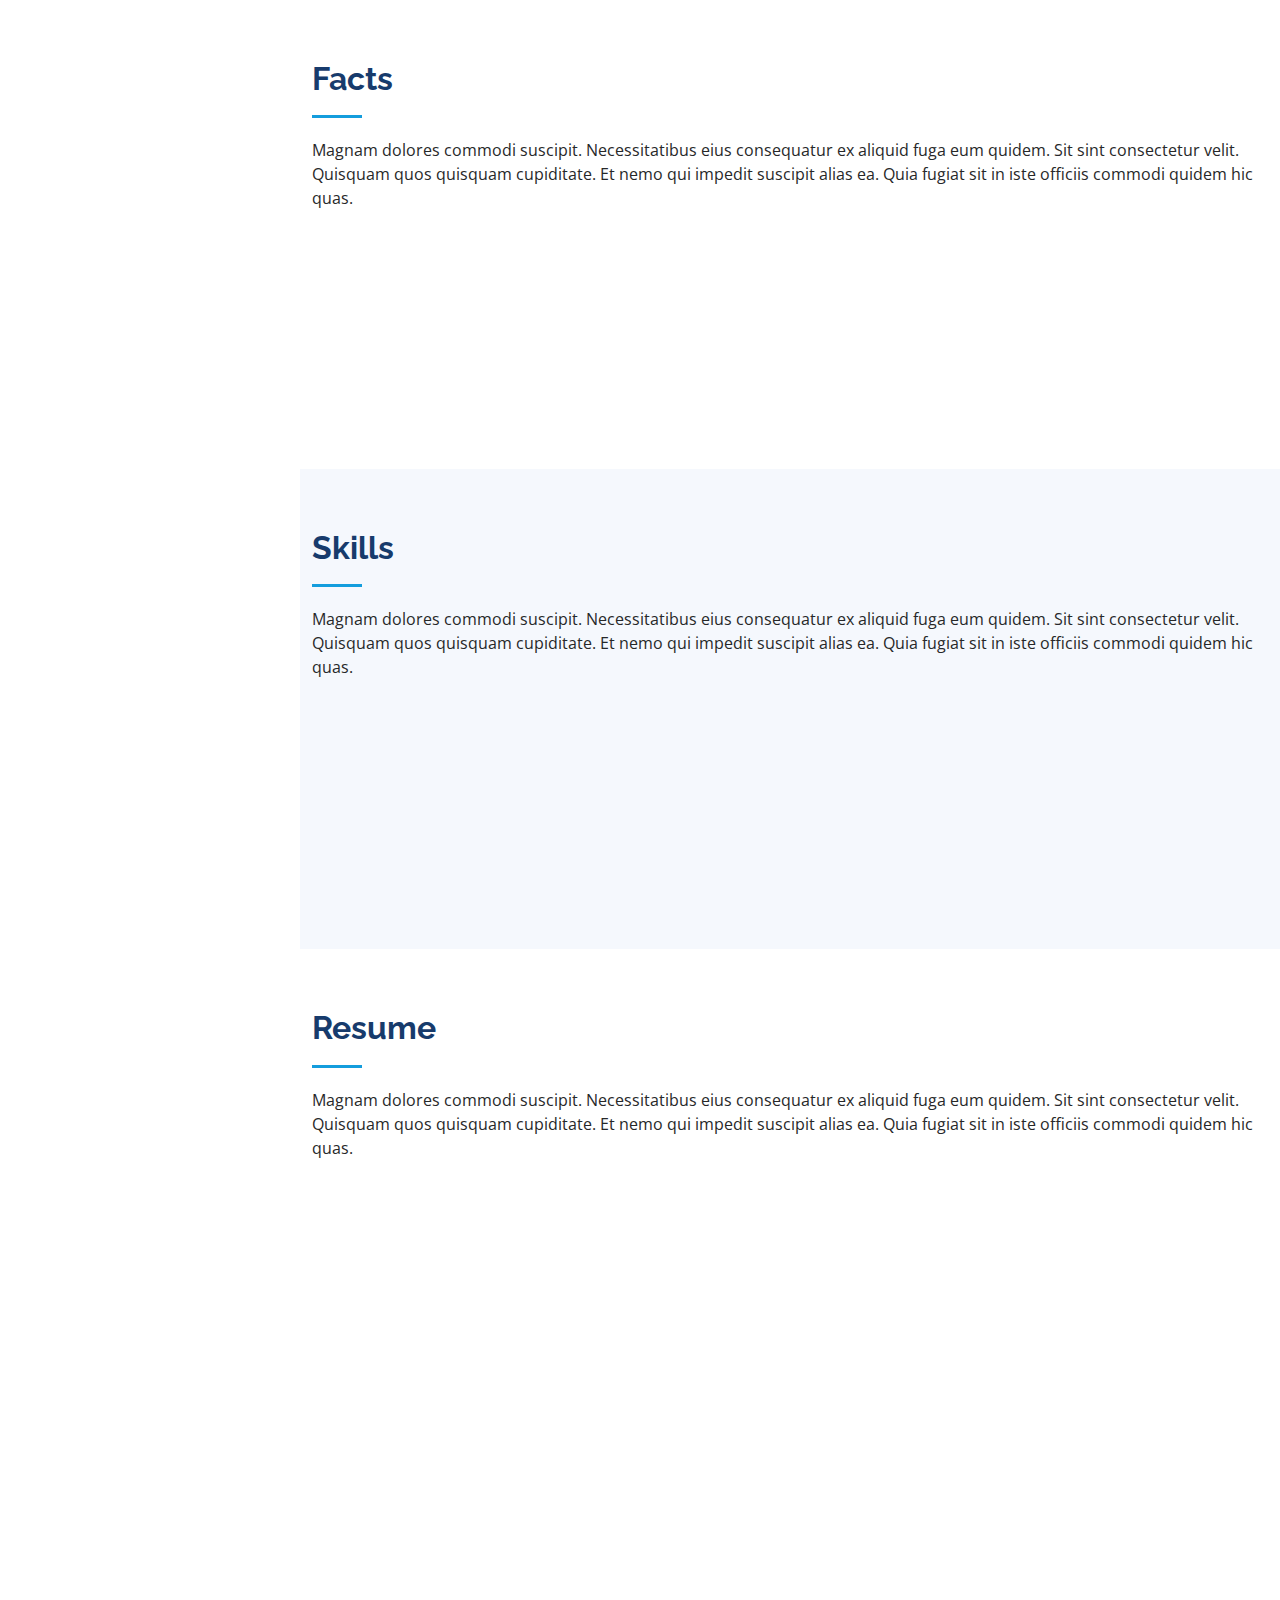
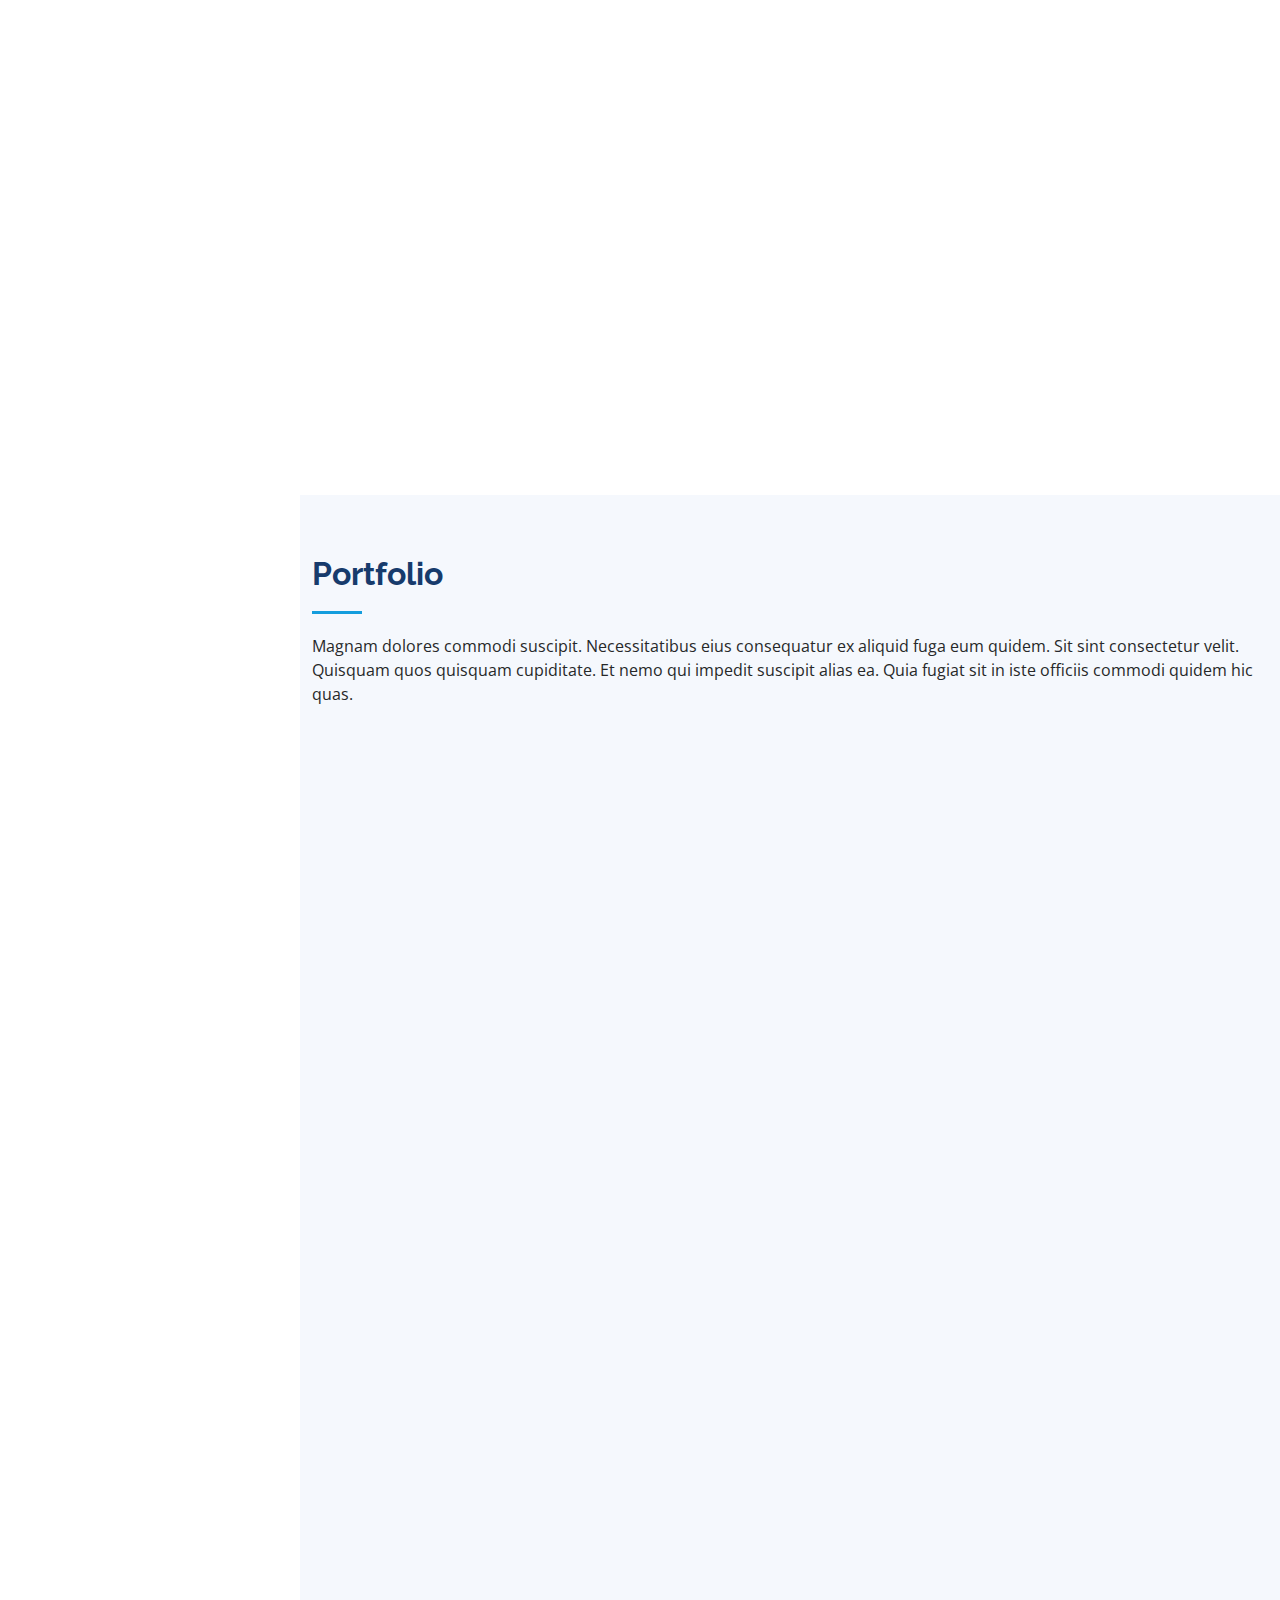
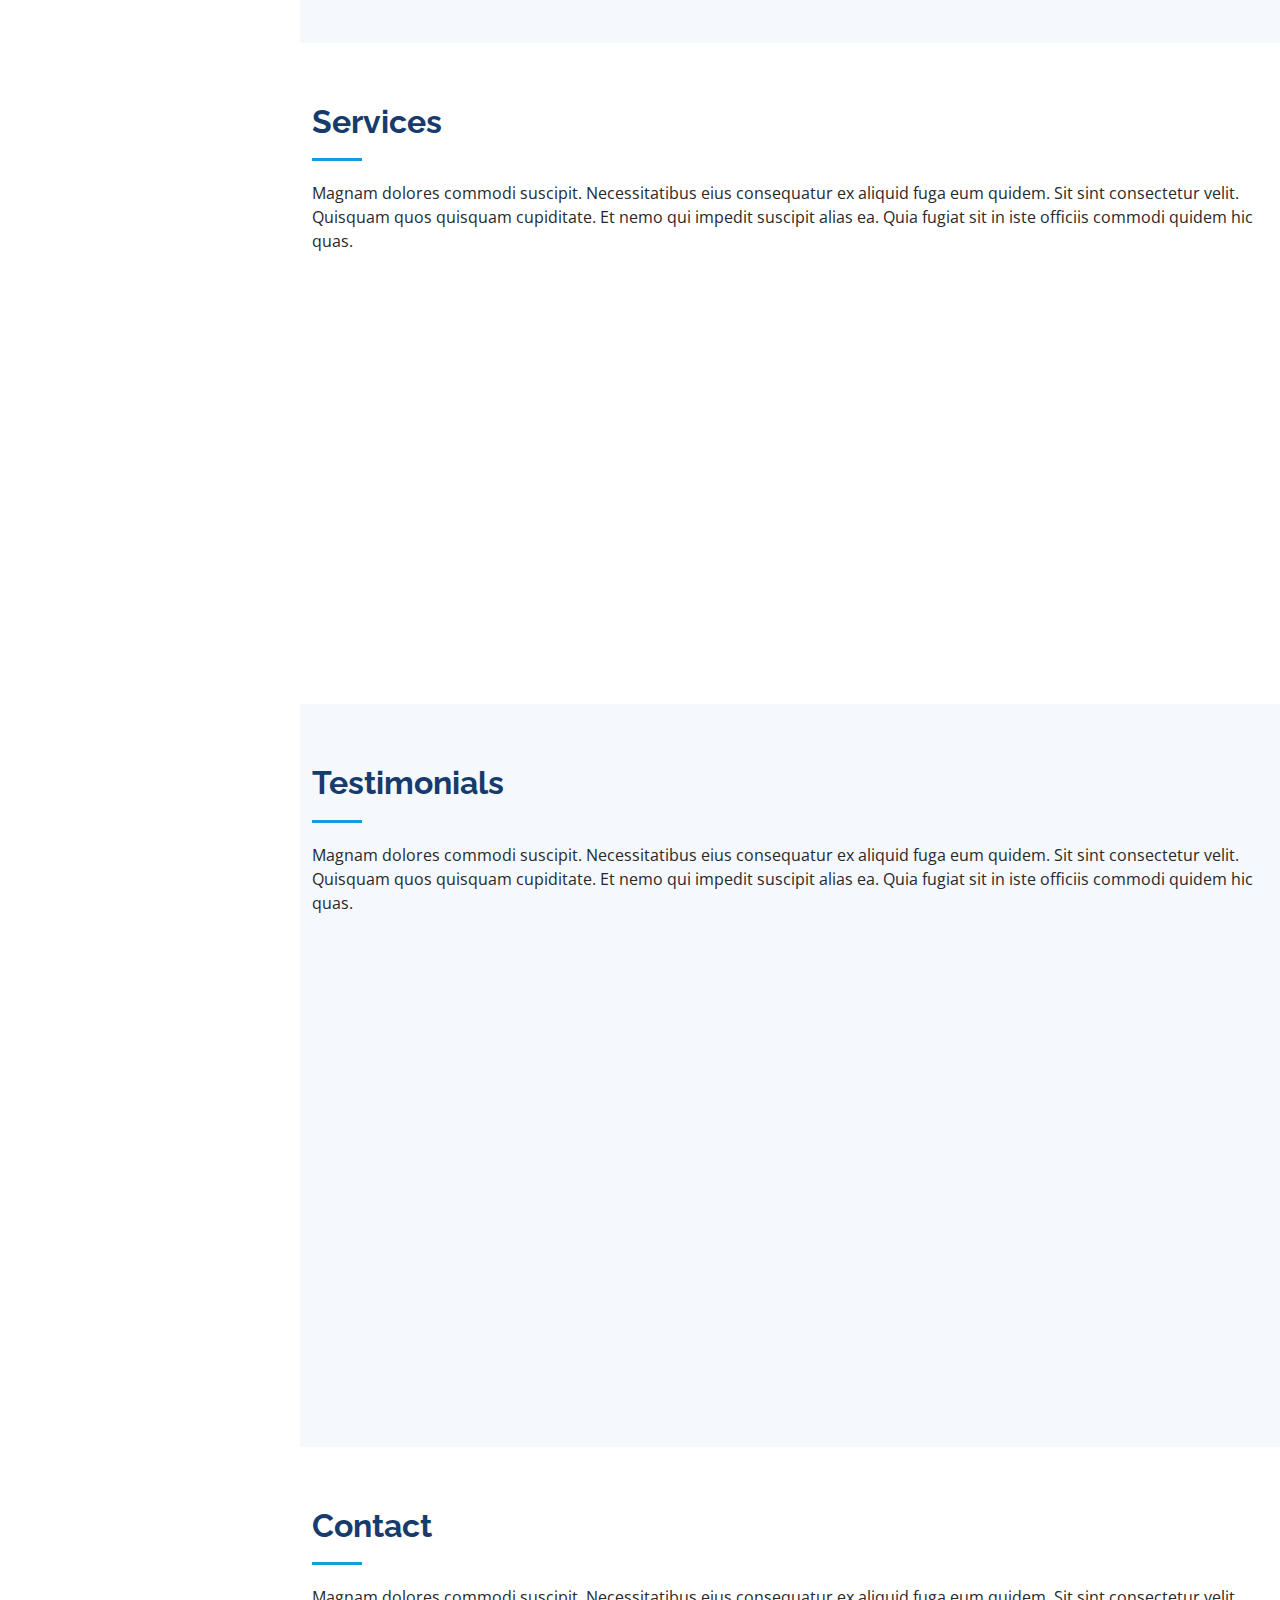
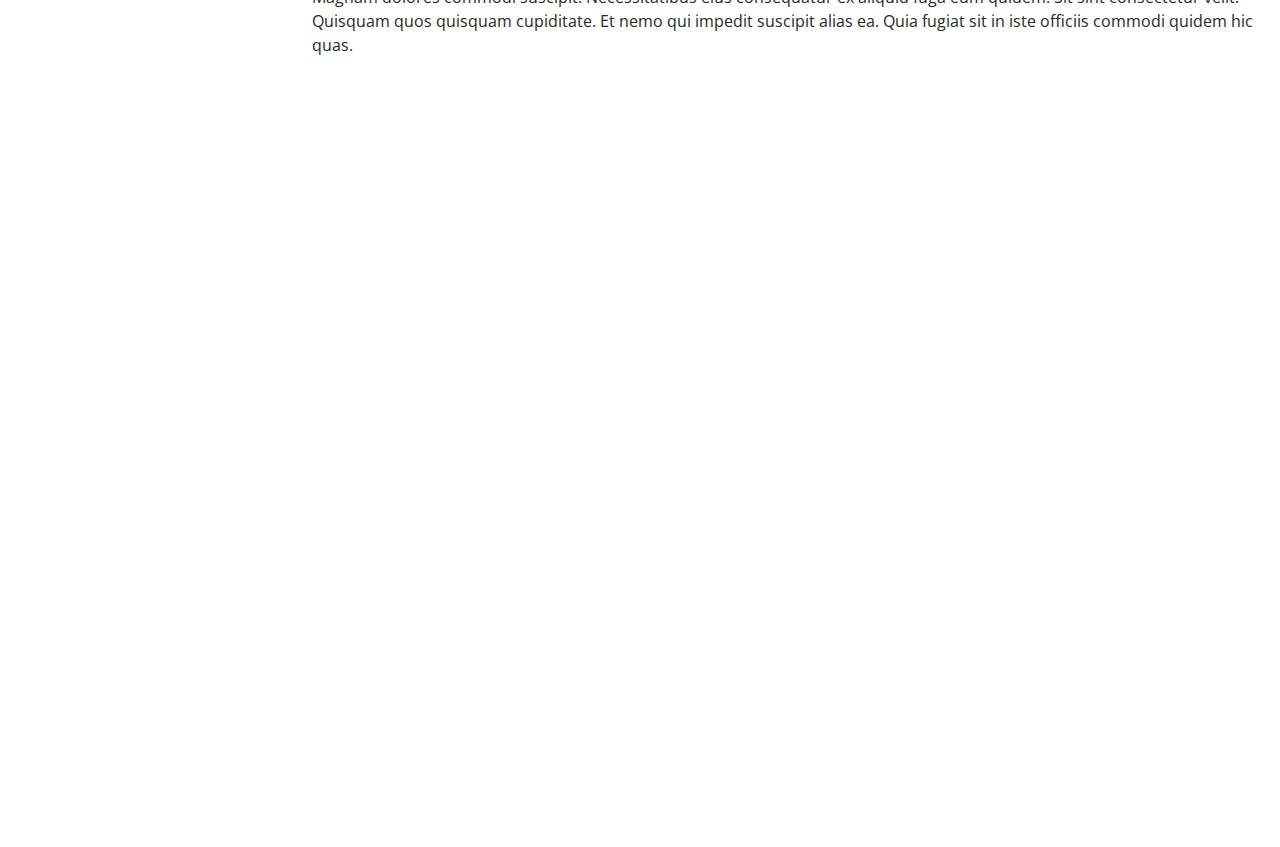
==== commit 6ca7b405: "ok" ====
--- a/index.html
+++ b/index.html
@@ -292,7 +292,7 @@
             <div class="resume-item">
               <h4>Graphic design specialist</h4>
               <h5>2017 - 2018</h5>
-              <p><em>Stepping Stone Advertising, New York, NY</em></p>
+              <p><em>Stepping Stone Advertising, Duibai, NY</em></p>
               <ul>
                 <li>Developed numerous marketing programs (logos, brochures,infographics, presentations, and advertisements).</li>
                 <li>Managed up to 5 projects or tasks at a given time while under pressure</li>
